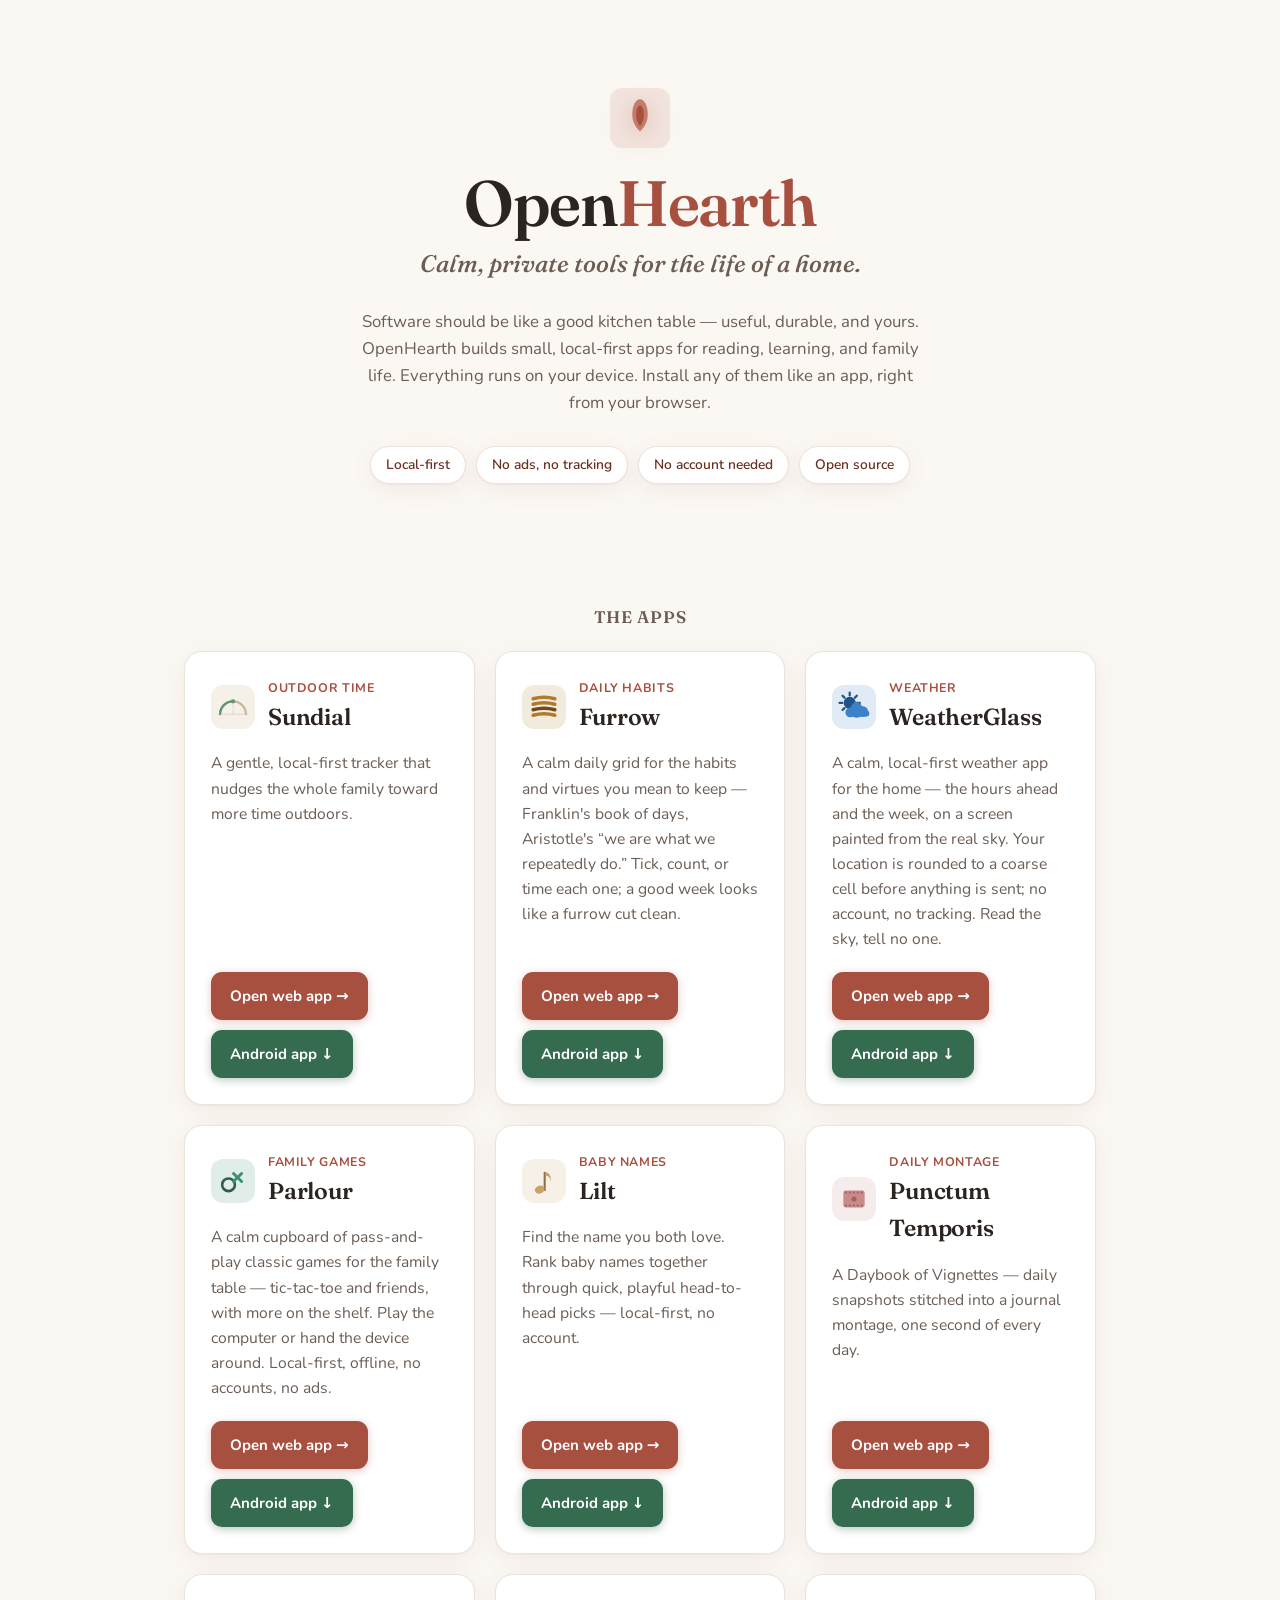
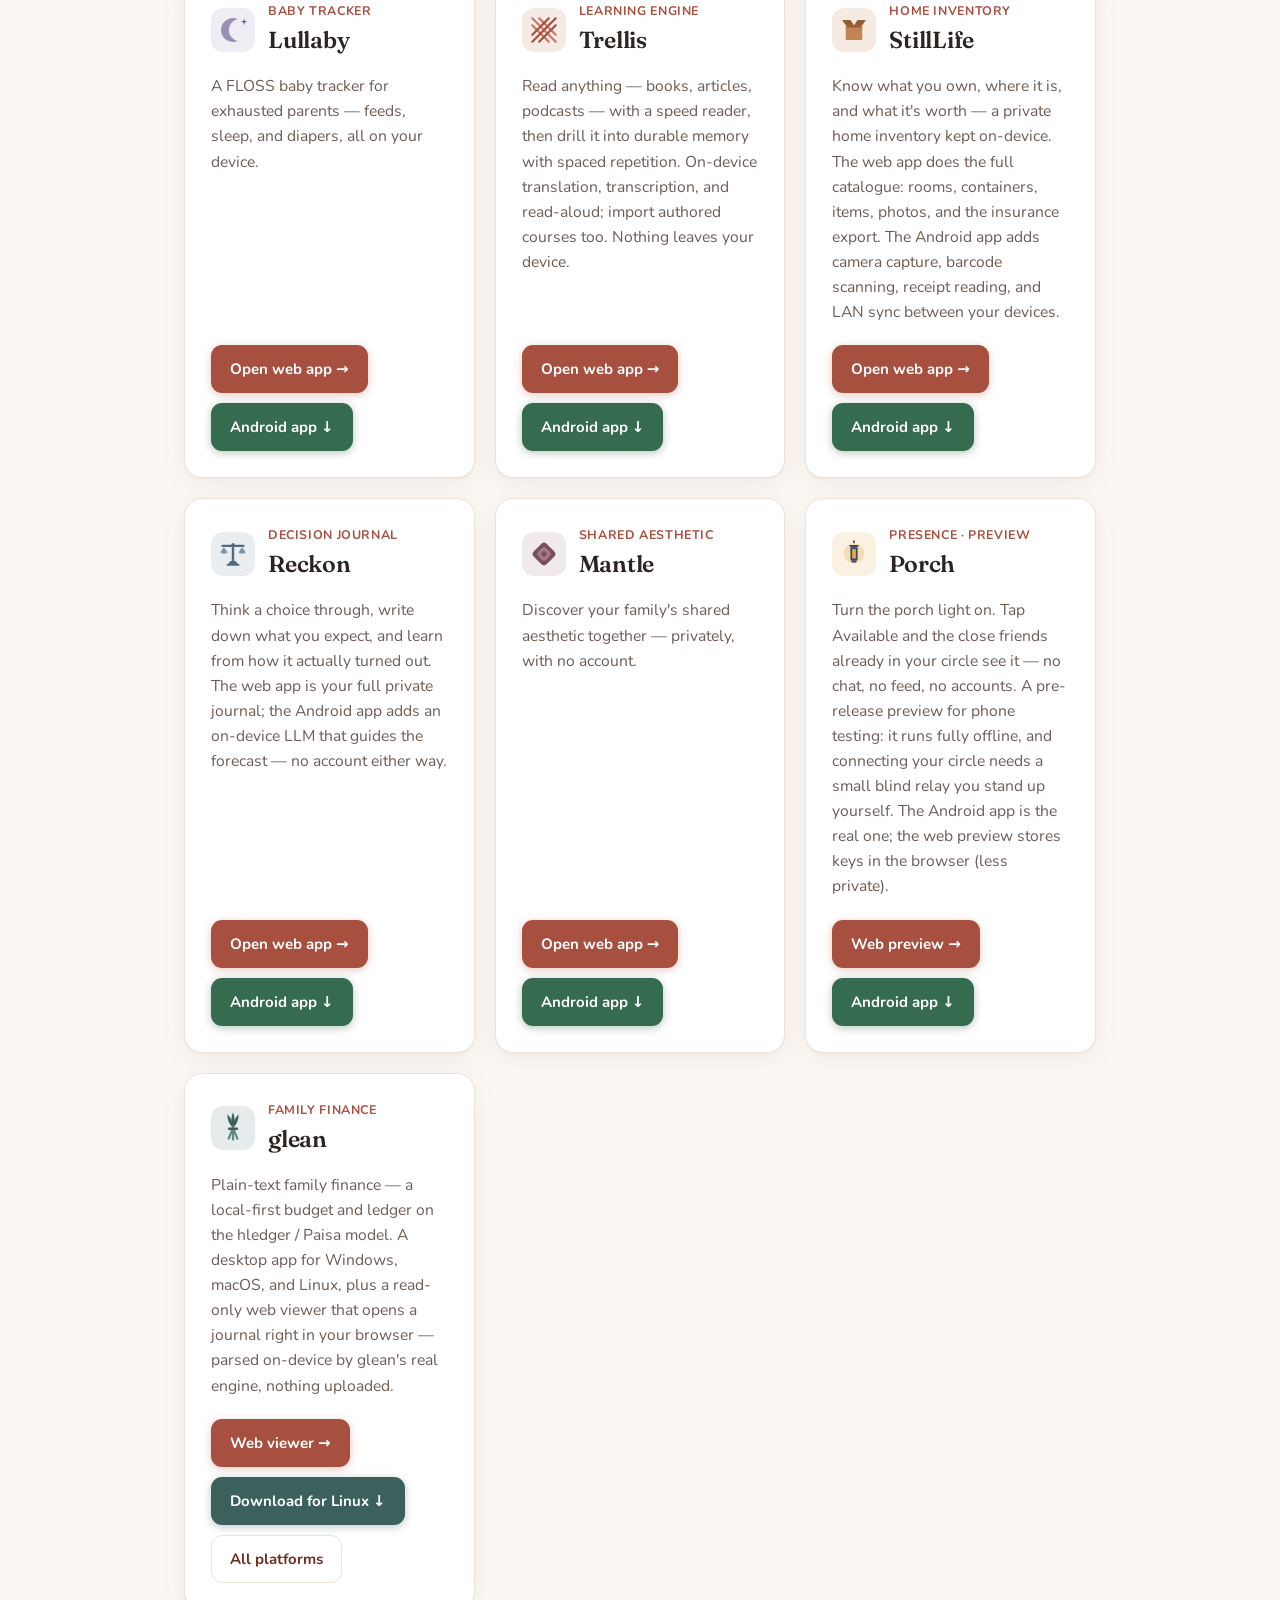
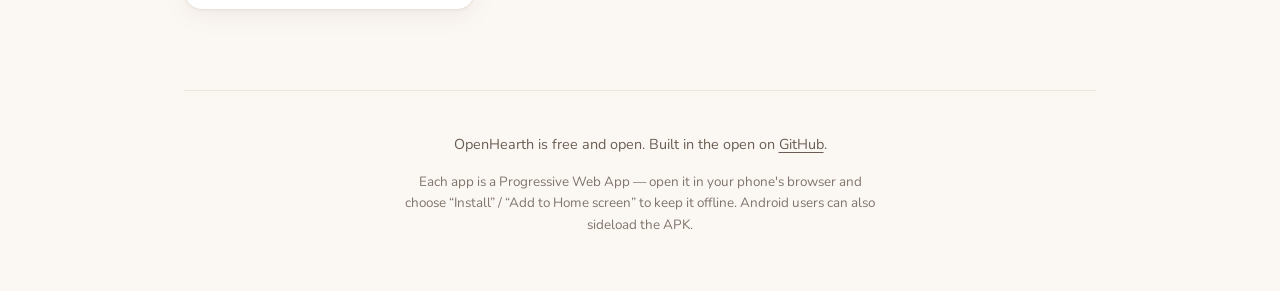
==== index.html @ 24fad2fb "site: StillLife web app button (full catalogue on web; camera/scan/sync stay app-only)" ====
<!DOCTYPE html>
<html lang="en">
<head>
<meta charset="UTF-8">
<meta name="viewport" content="width=device-width,initial-scale=1,viewport-fit=cover">
<meta name="theme-color" content="#FBF8F4">
<title>OpenHearth — calm, local-first tools for family life</title>
<meta name="description" content="OpenHearth builds free, private, local-first tools for households — reading, learning, and home life. No ads, no tracking, no accounts. Open by default.">
<link rel="icon" type="image/svg+xml" href="data:image/svg+xml,%3Csvg xmlns='http://www.w3.org/2000/svg' viewBox='0 0 512 512'%3E%3Crect width='512' height='512' rx='96' fill='%23FBF8F4'/%3E%3Cpath d='M256 96c-36 0-66 54-66 128 0 56 20 102 66 148 46-46 66-92 66-148 0-74-30-128-66-128z' fill='%23C47B6A'/%3E%3Cpath d='M256 150c-18 0-33 37-33 83 0 35 11 64 33 91 22-27 33-56 33-91 0-46-15-83-33-83z' fill='%23A85040'/%3E%3C/svg%3E">
<link rel="preconnect" href="https://fonts.googleapis.com">
<link rel="preconnect" href="https://fonts.gstatic.com" crossorigin>
<link href="https://fonts.googleapis.com/css2?family=Fraunces:ital,opsz,wght@0,9..144,500;0,9..144,600;1,9..144,500&family=Nunito:wght@400;500;600;700&display=swap" rel="stylesheet" media="print" onload="this.media='all'">
<noscript><link href="https://fonts.googleapis.com/css2?family=Fraunces:opsz,wght@9..144,500;9..144,600&family=Nunito:wght@400;500;600;700&display=swap" rel="stylesheet"></noscript>
<style>
  :root{
    --linen:#FBF8F4; --paper:#fff; --ink:#2b2420; --muted:#6b5d54;
    --copper:#C47B6A; --copper-deep:#A85040; --ember:#6E2F22;
    --pine:#356B4E; --pine-deep:#284F3A;   /* Android APK action */
    --slate:#3C615C; --slate-deep:#2C4945; /* desktop download action */
    --line:#ece3d9; --shadow:0 1px 2px rgba(110,47,34,.04),0 6px 24px rgba(110,47,34,.07);
    --serif:'Fraunces',Georgia,'Times New Roman',serif;
    --sans:'Nunito',system-ui,-apple-system,Segoe UI,Roboto,sans-serif;
  }
  @media (prefers-color-scheme:dark){
    :root{--linen:#1b1714;--paper:#241e1a;--ink:#f3ece3;--muted:#b6a899;--line:#352b25;
      --shadow:0 1px 2px rgba(0,0,0,.2),0 8px 28px rgba(0,0,0,.35);}
  }
  *{box-sizing:border-box}
  html{-webkit-text-size-adjust:100%}
  body{margin:0;background:var(--linen);color:var(--ink);font-family:var(--sans);
    line-height:1.6;font-size:17px;text-rendering:optimizeLegibility;-webkit-font-smoothing:antialiased}
  .wrap{max-width:960px;margin:0 auto;padding:0 24px}
  a{color:var(--copper-deep);text-underline-offset:3px;text-decoration-thickness:1px}

  header.hero{padding:88px 0 56px;text-align:center}
  .mark{width:60px;height:60px;margin:0 auto 22px;display:block;filter:drop-shadow(0 4px 10px rgba(168,80,64,.25))}
  h1{font-family:var(--serif);font-weight:600;font-size:clamp(2.6rem,6vw,4rem);
    letter-spacing:-.02em;margin:0 0 8px;line-height:1.04}
  .hearth{color:var(--copper-deep)}
  .tagline{font-family:var(--serif);font-style:italic;font-weight:500;
    font-size:clamp(1.15rem,2.6vw,1.5rem);color:var(--muted);margin:0 auto;max-width:30ch}
  .lede{margin:26px auto 0;max-width:56ch;color:var(--muted);font-size:1.05rem}

  .values{display:flex;flex-wrap:wrap;gap:10px;justify-content:center;margin:30px 0 0}
  .chip{font-size:.86rem;font-weight:600;color:var(--ember);background:var(--paper);
    border:1px solid var(--line);border-radius:999px;padding:7px 15px;box-shadow:var(--shadow)}
  @media (prefers-color-scheme:dark){.chip{color:var(--copper)}}

  h2.section{font-family:var(--serif);font-weight:600;font-size:1.05rem;letter-spacing:.04em;
    text-transform:uppercase;color:var(--muted);margin:64px 0 20px;text-align:center}

  .apps{display:grid;grid-template-columns:repeat(auto-fit,minmax(280px,1fr));gap:20px}
  .card{background:var(--paper);border:1px solid var(--line);border-radius:18px;
    padding:26px;box-shadow:var(--shadow);display:flex;flex-direction:column}
  .card-head{display:flex;align-items:center;gap:13px;margin-bottom:6px}
  .card-ico{width:44px;height:44px;border-radius:12px;flex:0 0 auto}
  .card h3{font-family:var(--serif);font-weight:600;font-size:1.45rem;margin:0;letter-spacing:-.01em}
  .card .kind{font-size:.78rem;font-weight:700;letter-spacing:.05em;text-transform:uppercase;color:var(--copper-deep)}
  .card p{color:var(--muted);margin:10px 0 20px;font-size:.98rem;flex:1}
  .actions{display:flex;flex-wrap:wrap;gap:10px}
  .btn{font-family:var(--sans);font-weight:700;font-size:.94rem;border-radius:11px;
    padding:11px 18px;text-decoration:none;display:inline-flex;align-items:center;gap:8px;
    border:1px solid transparent;transition:transform .08s ease,box-shadow .15s ease,background .15s ease}
  .btn:active{transform:translateY(1px)}
  /* Platform-typed actions, all equal weight (solid fill, white text). Colour
     encodes platform: copper = the OpenHearth web app, pine = the Android APK,
     slate = the desktop download. */
  .btn-web{background:var(--copper-deep);color:#fff;box-shadow:0 2px 8px rgba(168,80,64,.3)}
  .btn-web:hover{background:var(--ember)}
  .btn-apk{background:var(--pine);color:#fff;box-shadow:0 2px 8px rgba(40,79,58,.32)}
  .btn-apk:hover{background:var(--pine-deep)}
  .btn-desktop{background:var(--slate);color:#fff;box-shadow:0 2px 8px rgba(44,73,69,.3)}
  .btn-desktop:hover{background:var(--slate-deep)}
  .btn-ghost{background:transparent;color:var(--ember);border-color:var(--line)}
  .btn-ghost:hover{border-color:var(--copper)}
  @media (prefers-color-scheme:dark){.btn-ghost{color:var(--copper)}}
  /* A platform the visitor isn't on (e.g. a desktop app viewed on a phone),
     or an app that hasn't shipped yet (the whole card dims via .soon). */
  .btn-na{background:var(--line);color:var(--muted);box-shadow:none;pointer-events:none}
  .soon{opacity:.62}

  footer{margin:80px 0 56px;padding-top:28px;border-top:1px solid var(--line);
    text-align:center;color:var(--muted);font-size:.9rem}
  footer a{color:var(--muted)}
  .note{max-width:60ch;margin:14px auto 0;font-size:.84rem;opacity:.85}
</style>
</head>
<body>
<div class="wrap">
  <header class="hero">
    <svg class="mark" viewBox="0 0 512 512" aria-hidden="true">
      <rect width="512" height="512" rx="104" fill="#C47B6A" opacity=".14"/>
      <path d="M256 96c-36 0-66 54-66 128 0 56 20 102 66 148 46-46 66-92 66-148 0-74-30-128-66-128z" fill="#C47B6A"/>
      <path d="M256 150c-18 0-33 37-33 83 0 35 11 64 33 91 22-27 33-56 33-91 0-46-15-83-33-83z" fill="#A85040"/>
    </svg>
    <h1>Open<span class="hearth">Hearth</span></h1>
    <p class="tagline">Calm, private tools for the life of a home.</p>
    <p class="lede">Software should be like a good kitchen table — useful, durable, and yours.
      OpenHearth builds small, local-first apps for reading, learning, and family life.
      Everything runs on your device. Install any of them like an app, right from your browser.</p>
    <div class="values">
      <span class="chip">Local-first</span>
      <span class="chip">No ads, no tracking</span>
      <span class="chip">No account needed</span>
      <span class="chip">Open source</span>
    </div>
  </header>

  <main>
    <h2 class="section">The apps</h2>
    <div class="apps" id="apps"></div>
  </main>

  <footer>
    <p>OpenHearth is free and open. Built in the open on
      <a href="https://github.com/levitatingflyfisher" target="_blank" rel="noopener">GitHub</a>.</p>
    <p class="note">Each app is a Progressive Web App — open it in your phone's browser and choose
      “Install” / “Add to Home screen” to keep it offline. Android users can also sideload the APK.</p>
  </footer>
</div>

<script>
  // Data-driven so a new app is one entry. PWA = the installable web build;
  // apk = optional Android download (GitHub release asset).
  const APPS = [
    { name:"Sundial", icon:"<svg xmlns='http://www.w3.org/2000/svg' viewBox='0 0 1024 1024'><rect width='1024' height='1024' fill='#F5F0E8'/><path d='M 212 680 A 300 300 0 0 1 812 680' stroke='#C8B89A' stroke-width='52' fill='none' stroke-linecap='round'/><path d='M 212 680 A 300 300 0 0 1 512 380' stroke='#5E9478' stroke-width='52' fill='none' stroke-linecap='round'/><line x1='164' y1='680' x2='860' y2='680' stroke='#C8B89A' stroke-width='10' stroke-linecap='round'/><line x1='512' y1='680' x2='512' y2='380' stroke='#5E9478' stroke-width='14' stroke-opacity='0.28' stroke-linecap='round'/><circle cx='512' cy='380' r='50' fill='#5E9478'/></svg>", kind:"Outdoor time", c1:"#D9A14E", c2:"#B07A2E",
      desc:"A gentle, local-first tracker that nudges the whole family toward more time outdoors.",
      pwa:"https://levitatingflyfisher.github.io/Sundial/",
      apk:"https://github.com/levitatingflyfisher/Sundial/releases/latest/download/Sundial.apk" },
    { name:"Furrow", icon:"<svg xmlns='http://www.w3.org/2000/svg' viewBox='0 0 512 512'><rect width='512' height='512' rx='118' fill='#B07A2E' opacity='.16'/><path d='M130 160 Q256 126 382 160 M130 224 Q256 190 382 224 M130 352 Q256 318 382 352' stroke='#B07A2E' stroke-width='40' stroke-linecap='round' fill='none'/><path d='M130 288 Q256 254 382 288' stroke='#6E4A19' stroke-width='40' stroke-linecap='round' fill='none'/></svg>", kind:"Daily habits", c1:"#B07A2E", c2:"#6E4A19",
      desc:"A calm daily grid for the habits and virtues you mean to keep — Franklin's book of days, Aristotle's “we are what we repeatedly do.” Tick, count, or time each one; a good week looks like a furrow cut clean.",
      pwa:"https://levitatingflyfisher.github.io/Furrow/",
      apk:"https://github.com/levitatingflyfisher/Furrow/releases/latest/download/Furrow.apk" },
    { name:"WeatherGlass", icon:"<svg xmlns='http://www.w3.org/2000/svg' viewBox='0 0 512 512'><rect width='512' height='512' rx='118' fill='#3D82C9' opacity='.16'/><g stroke='#21528A' stroke-width='26' stroke-linecap='round'><line x1='292' y1='208' x2='324' y2='208'/><line x1='267' y1='269' x2='289' y2='291'/><line x1='206' y1='294' x2='206' y2='326'/><line x1='145' y1='269' x2='123' y2='291'/><line x1='120' y1='208' x2='88' y2='208'/><line x1='145' y1='147' x2='123' y2='125'/><line x1='206' y1='122' x2='206' y2='90'/><line x1='267' y1='147' x2='289' y2='125'/></g><circle cx='206' cy='208' r='70' fill='#21528A'/><rect x='196' y='298' width='238' height='70' rx='35' fill='#3D82C9'/><circle cx='288' cy='300' r='82' fill='#3D82C9'/><circle cx='286' cy='256' r='58' fill='#3D82C9'/><circle cx='212' cy='320' r='56' fill='#3D82C9'/><circle cx='360' cy='308' r='60' fill='#3D82C9'/></svg>", kind:"Weather", c1:"#3D82C9", c2:"#21528A",
      desc:"A calm, local-first weather app for the home — the hours ahead and the week, on a screen painted from the real sky. Your location is rounded to a coarse cell before anything is sent; no account, no tracking. Read the sky, tell no one.",
      pwa:"https://levitatingflyfisher.github.io/WeatherGlass/",
      apk:"https://github.com/levitatingflyfisher/WeatherGlass/releases/latest/download/WeatherGlass.apk" },
    { name:"Parlour", icon:"<svg xmlns='http://www.w3.org/2000/svg' viewBox='0 0 512 512'><rect width='512' height='512' rx='118' fill='#3E8E78' opacity='.16'/><circle cx='204' cy='300' r='74' fill='none' stroke='#2F5D50' stroke-width='30'/><g stroke='#3E8E78' stroke-width='34' stroke-linecap='round'><line x1='262' y1='168' x2='356' y2='262'/><line x1='356' y1='168' x2='262' y2='262'/></g></svg>", kind:"Family games", c1:"#3E8E78", c2:"#2F5D50",
      desc:"A calm cupboard of pass-and-play classic games for the family table — tic-tac-toe and friends, with more on the shelf. Play the computer or hand the device around. Local-first, offline, no accounts, no ads.",
      pwa:"https://levitatingflyfisher.github.io/Parlour/",
      apk:"https://github.com/levitatingflyfisher/Parlour/releases/latest/download/Parlour.apk" },
    { name:"Lilt", icon:"<svg xmlns='http://www.w3.org/2000/svg' viewBox='0 0 512 512'><rect width='512' height='512' rx='118' fill='#C9A26B' opacity='.16'/><rect x='252' y='150' width='24' height='222' fill='#8B6F47'/><path d='M276 150 C330 168 344 214 326 264 C332 218 308 190 276 200 Z' fill='#C9A26B'/><ellipse cx='206' cy='356' rx='58' ry='46' transform='rotate(-20 206 356)' fill='#C9A26B'/></svg>", kind:"Baby names", c1:"#C9A26B", c2:"#8B6F47",
      desc:"Find the name you both love. Rank baby names together through quick, playful head-to-head picks — local-first, no account.",
      pwa:"https://levitatingflyfisher.github.io/Lilt/",
      apk:"https://github.com/levitatingflyfisher/Lilt/releases/latest/download/Lilt.apk" },
    { name:"Punctum Temporis", icon:"<svg xmlns='http://www.w3.org/2000/svg' viewBox='0 0 512 512'><rect width='512' height='512' rx='118' fill='#C98A8A' opacity='.16'/><rect x='132' y='158' width='248' height='196' rx='28' fill='#C98A8A'/><rect x='150' y='170' width='22' height='22' rx='6' fill='#A85F5F'/><rect x='196' y='170' width='22' height='22' rx='6' fill='#A85F5F'/><rect x='242' y='170' width='22' height='22' rx='6' fill='#A85F5F'/><rect x='288' y='170' width='22' height='22' rx='6' fill='#A85F5F'/><rect x='334' y='170' width='22' height='22' rx='6' fill='#A85F5F'/><rect x='150' y='320' width='22' height='22' rx='6' fill='#A85F5F'/><rect x='196' y='320' width='22' height='22' rx='6' fill='#A85F5F'/><rect x='242' y='320' width='22' height='22' rx='6' fill='#A85F5F'/><rect x='288' y='320' width='22' height='22' rx='6' fill='#A85F5F'/><rect x='334' y='320' width='22' height='22' rx='6' fill='#A85F5F'/><circle cx='256' cy='256' r='30' fill='#A85F5F'/></svg>", kind:"Daily montage", c1:"#C98A8A", c2:"#A85F5F",
      desc:"A Daybook of Vignettes — daily snapshots stitched into a journal montage, one second of every day.",
      pwa:"https://levitatingflyfisher.github.io/PunctumTemporis/",
      apk:"https://github.com/levitatingflyfisher/PunctumTemporis/releases/latest/download/PunctumTemporis.apk" },
    { name:"Lullaby", icon:"<svg xmlns='http://www.w3.org/2000/svg' viewBox='0 0 512 512'><rect width='512' height='512' rx='118' fill='#9A8FB5' opacity='.16'/><path d='M311 127 A140 140 0 1 0 311 385 A132 132 0 0 1 311 127 Z' fill='#9A8FB5'/><path d='M385 120 L394 151 L425 160 L394 169 L385 200 L376 169 L345 160 L376 151 Z' fill='#6E5F90'/></svg>", kind:"Baby tracker", c1:"#9A8FB5", c2:"#6E5F90",
      desc:"A FLOSS baby tracker for exhausted parents — feeds, sleep, and diapers, all on your device.",
      pwa:"https://levitatingflyfisher.github.io/Lullaby/",
      apk:"https://github.com/levitatingflyfisher/Lullaby/releases/latest/download/Lullaby.apk" },
    {
      name:"Trellis", icon:"<svg xmlns='http://www.w3.org/2000/svg' viewBox='0 0 512 512'><rect width='512' height='512' rx='118' fill='#C47B6A' opacity='.16'/><g stroke='#C47B6A' stroke-width='26' stroke-linecap='round'><line x1='120' y1='200' x2='312' y2='392'/><line x1='120' y1='120' x2='392' y2='392'/><line x1='200' y1='120' x2='392' y2='312'/></g><g stroke='#A85040' stroke-width='26' stroke-linecap='round'><line x1='120' y1='312' x2='312' y2='120'/><line x1='120' y1='392' x2='392' y2='120'/><line x1='200' y1='392' x2='392' y2='200'/></g></svg>", kind:"Learning engine",
      desc:"Read anything — books, articles, podcasts — with a speed reader, then drill it into durable memory with spaced repetition. On-device translation, transcription, and read-aloud; import authored courses too. Nothing leaves your device.",
      c1:"#C47B6A", c2:"#A85040",
      pwa:"https://levitatingflyfisher.github.io/ohPrimer/",
      apk:"https://github.com/levitatingflyfisher/ohPrimer/releases/latest/download/trellis.apk"
    },
    { name:"StillLife", icon:"<svg xmlns='http://www.w3.org/2000/svg' viewBox='0 0 512 512'><rect width='512' height='512' rx='118' fill='#C08552' opacity='.16'/><rect x='160' y='200' width='192' height='172' rx='10' fill='#C08552'/><rect x='170' y='200' width='172' height='26' fill='#965B2E'/><polygon points='160,200 256,200 214,140 118,140' fill='#965B2E'/><polygon points='256,200 352,200 394,140 298,140' fill='#965B2E'/></svg>", kind:"Home inventory", c1:"#C08552", c2:"#965B2E",
      desc:"Know what you own, where it is, and what it's worth — a private home inventory kept on-device. The web app does the full catalogue: rooms, containers, items, photos, and the insurance export. The Android app adds camera capture, barcode scanning, receipt reading, and LAN sync between your devices.",
      pwa:"https://levitatingflyfisher.github.io/StillLife/",
      apk:"https://github.com/levitatingflyfisher/StillLife/releases/latest/download/StillLife.apk" },
    { name:"Reckon", icon:"<svg xmlns='http://www.w3.org/2000/svg' viewBox='0 0 512 512'><rect width='512' height='512' rx='118' fill='#7E94A8' opacity='.16'/><rect x='120' y='148' width='272' height='26' rx='13' fill='#536B82'/><circle cx='256' cy='148' r='20' fill='#536B82'/><rect x='242' y='174' width='28' height='164' fill='#536B82'/><polygon points='228,338 284,338 316,372 196,372' fill='#536B82'/><rect x='180' y='372' width='152' height='20' rx='10' fill='#536B82'/><path d='M150 176 L110 232 A40 18 0 0 0 190 232 Z' fill='#7E94A8'/><path d='M362 176 L322 232 A40 18 0 0 0 402 232 Z' fill='#7E94A8'/></svg>", kind:"Decision journal", c1:"#7E94A8", c2:"#536B82",
      desc:"Think a choice through, write down what you expect, and learn from how it actually turned out. The web app is your full private journal; the Android app adds an on-device LLM that guides the forecast — no account either way.",
      pwa:"https://levitatingflyfisher.github.io/Reckon/",
      apk:"https://github.com/levitatingflyfisher/Reckon/releases/latest/download/Reckon.apk" },
    { name:"Mantle", icon:"<svg xmlns='http://www.w3.org/2000/svg' viewBox='0 0 512 512'><rect width='512' height='512' rx='118' fill='#A57A8C' opacity='.16'/><rect x='150' y='150' width='212' height='212' rx='46' transform='rotate(45 256 256)' fill='#7A4F62'/><rect x='192' y='192' width='128' height='128' rx='30' transform='rotate(45 256 256)' fill='#A57A8C'/><rect x='228' y='228' width='56' height='56' rx='15' transform='rotate(45 256 256)' fill='#7A4F62'/></svg>", kind:"Shared aesthetic", c1:"#A57A8C", c2:"#7A4F62",
      desc:"Discover your family's shared aesthetic together — privately, with no account.",
      pwa:"https://levitatingflyfisher.github.io/Mantle/",
      apk:"https://github.com/levitatingflyfisher/Mantle/releases/latest/download/Mantle.apk" },
    { name:"Porch", icon:"<svg xmlns='http://www.w3.org/2000/svg' viewBox='0 0 512 512'><rect width='512' height='512' rx='118' fill='#E3A94D' opacity='.16'/><circle cx='256' cy='250' r='118' fill='#E3A94D' opacity='.30'/><rect x='246' y='96' width='20' height='34' rx='9' fill='#3B4A63'/><path d='M198 150 L314 150 L296 178 L216 178 Z' fill='#3B4A63'/><rect x='214' y='178' width='84' height='150' rx='12' fill='#3B4A63'/><rect x='234' y='198' width='44' height='110' rx='8' fill='#E3A94D'/><path d='M218 328 L294 328 L278 356 L234 356 Z' fill='#3B4A63'/></svg>", kind:"Presence · preview", c1:"#E3A94D", c2:"#3B4A63",
      desc:"Turn the porch light on. Tap Available and the close friends already in your circle see it — no chat, no feed, no accounts. A pre-release preview for phone testing: it runs fully offline, and connecting your circle needs a small blind relay you stand up yourself. The Android app is the real one; the web preview stores keys in the browser (less private).",
      pwa:"https://levitatingflyfisher.github.io/porch/", pwaLabel:"Web preview →",
      apk:"https://github.com/levitatingflyfisher/levitatingflyfisher.github.io/releases/download/porch-preview/Porch.apk" },
    { name:"glean", icon:"<svg xmlns='http://www.w3.org/2000/svg' viewBox='0 0 512 512'><rect width='512' height='512' rx='118' fill='#5E8B86' opacity='.16'/><g transform='translate(256 256) rotate(-22)'><line x1='0' y1='-4' x2='0' y2='134' stroke='#5E8B86' stroke-width='26' stroke-linecap='round'/></g><g transform='translate(256 256) rotate(0)'><line x1='0' y1='-4' x2='0' y2='134' stroke='#5E8B86' stroke-width='26' stroke-linecap='round'/></g><g transform='translate(256 256) rotate(22)'><line x1='0' y1='-4' x2='0' y2='134' stroke='#5E8B86' stroke-width='26' stroke-linecap='round'/></g><g transform='translate(256 256) rotate(-22)'><path d='M0,-174 Q37,-90 0,-6 Q-37,-90 0,-174 Z' fill='#3C615C'/></g><g transform='translate(256 256) rotate(0)'><path d='M0,-182 Q38,-94 0,-6 Q-38,-94 0,-182 Z' fill='#3C615C'/></g><g transform='translate(256 256) rotate(22)'><path d='M0,-174 Q37,-90 0,-6 Q-37,-90 0,-174 Z' fill='#3C615C'/></g><rect x='196' y='249' width='120' height='30' rx='15' fill='#3C615C'/></svg>", kind:"Family finance", c1:"#5E8B86", c2:"#3C615C",
      desc:"Plain-text family finance — a local-first budget and ledger on the hledger / Paisa model. A desktop app for Windows, macOS, and Linux, plus a read-only web viewer that opens a journal right in your browser — parsed on-device by glean's real engine, nothing uploaded.",
      pwa:"https://levitatingflyfisher.github.io/glean/", pwaLabel:"Web viewer →",
      desktopBuilds:{
        win:"https://github.com/levitatingflyfisher/levitatingflyfisher.github.io/releases/download/glean-desktop-v0/glean-windows-setup.exe",
        mac:"https://github.com/levitatingflyfisher/levitatingflyfisher.github.io/releases/download/glean-desktop-v0/glean-macos.dmg",
        linux:"https://github.com/levitatingflyfisher/levitatingflyfisher.github.io/releases/download/glean-desktop-v0/glean-x86_64.AppImage"
      },
      desktopAll:"https://github.com/levitatingflyfisher/levitatingflyfisher.github.io/releases/tag/glean-desktop-v0" }
  ];
  // Desktop = fine pointer + a roomy screen. glean is a desktop app, so its
  // download only makes sense here; on phones it shows as desktop-only.
  const isDesktop = window.matchMedia('(min-width:900px) and (pointer:fine)').matches;
  // Offer the build that matches the visitor's OS (with an "all platforms" link).
  const os = /Windows/i.test(navigator.userAgent) ? 'win'
           : /Mac/i.test(navigator.userAgent) ? 'mac' : 'linux';
  const osLabel = { win:'Windows', mac:'macOS', linux:'Linux' }[os];
  // Each card may supply its own distinctive `icon` (raw SVG markup); apps
  // without one fall back to the shared OpenHearth "hearth flame" mark.
  const ico = (a)=> a.icon
    ? `data:image/svg+xml,${encodeURIComponent(a.icon)}`
    : `data:image/svg+xml,${encodeURIComponent(
    `<svg xmlns='http://www.w3.org/2000/svg' viewBox='0 0 512 512'><rect width='512' height='512' rx='118' fill='${a.c1}' opacity='.16'/><path d='M256 104c-34 0-62 50-62 120 0 52 19 96 62 140 43-44 62-88 62-140 0-70-28-120-62-120z' fill='${a.c1}'/><path d='M256 156c-17 0-31 35-31 78 0 33 10 60 31 86 21-26 31-53 31-86 0-43-14-78-31-78z' fill='${a.c2}'/></svg>`)}`;
  // Each card's action row. A web app and its Android APK sit side by side at
  // equal weight (copper + pine); an Android-only app shows just the green APK
  // button — never the copper web colour; glean is a desktop download.
  const webBtn = a=>`<a class="btn btn-web" href="${a.pwa}">${a.pwaLabel||'Open web app →'}</a>`;
  const apkBtn = a=>`<a class="btn btn-apk" href="${a.apk}">Android app ↓</a>`;
  const desktopBtns = a=> isDesktop
      ? `<a class="btn btn-desktop" href="${a.desktopBuilds[os]||a.desktopBuilds.linux}">Download for ${osLabel} ↓</a>`
        + `<a class="btn btn-ghost" href="${a.desktopAll}">All platforms</a>`
      : `<span class="btn btn-na">Desktop app</span>`;
  const actionsFor = a=>
      a.soon ? `<span class="btn btn-na">Coming soon</span>`
    // A desktop app may ALSO ship a web companion (glean's read-only viewer):
    // show the web button beside the desktop download — never hide it. On a
    // phone this gives glean a live "Web viewer →" instead of a dead pill.
    : a.desktopBuilds ? (a.pwa ? webBtn(a) : ``) + desktopBtns(a)
    : a.pwa  ? webBtn(a) + (a.apk ? apkBtn(a) : ``)
    : a.apk  ? apkBtn(a)
    : `<span class="btn btn-na">Coming soon</span>`;
  document.getElementById("apps").innerHTML = APPS.map(a=>`
    <article class="card${a.soon?' soon':''}">
      <div class="card-head">
        <img class="card-ico" src="${ico(a)}" alt="">
        <div><div class="kind">${a.kind}</div><h3>${a.name}</h3></div>
      </div>
      <p>${a.desc}</p>
      <div class="actions">${actionsFor(a)}</div>
    </article>`).join("");
</script>
</body>
</html>
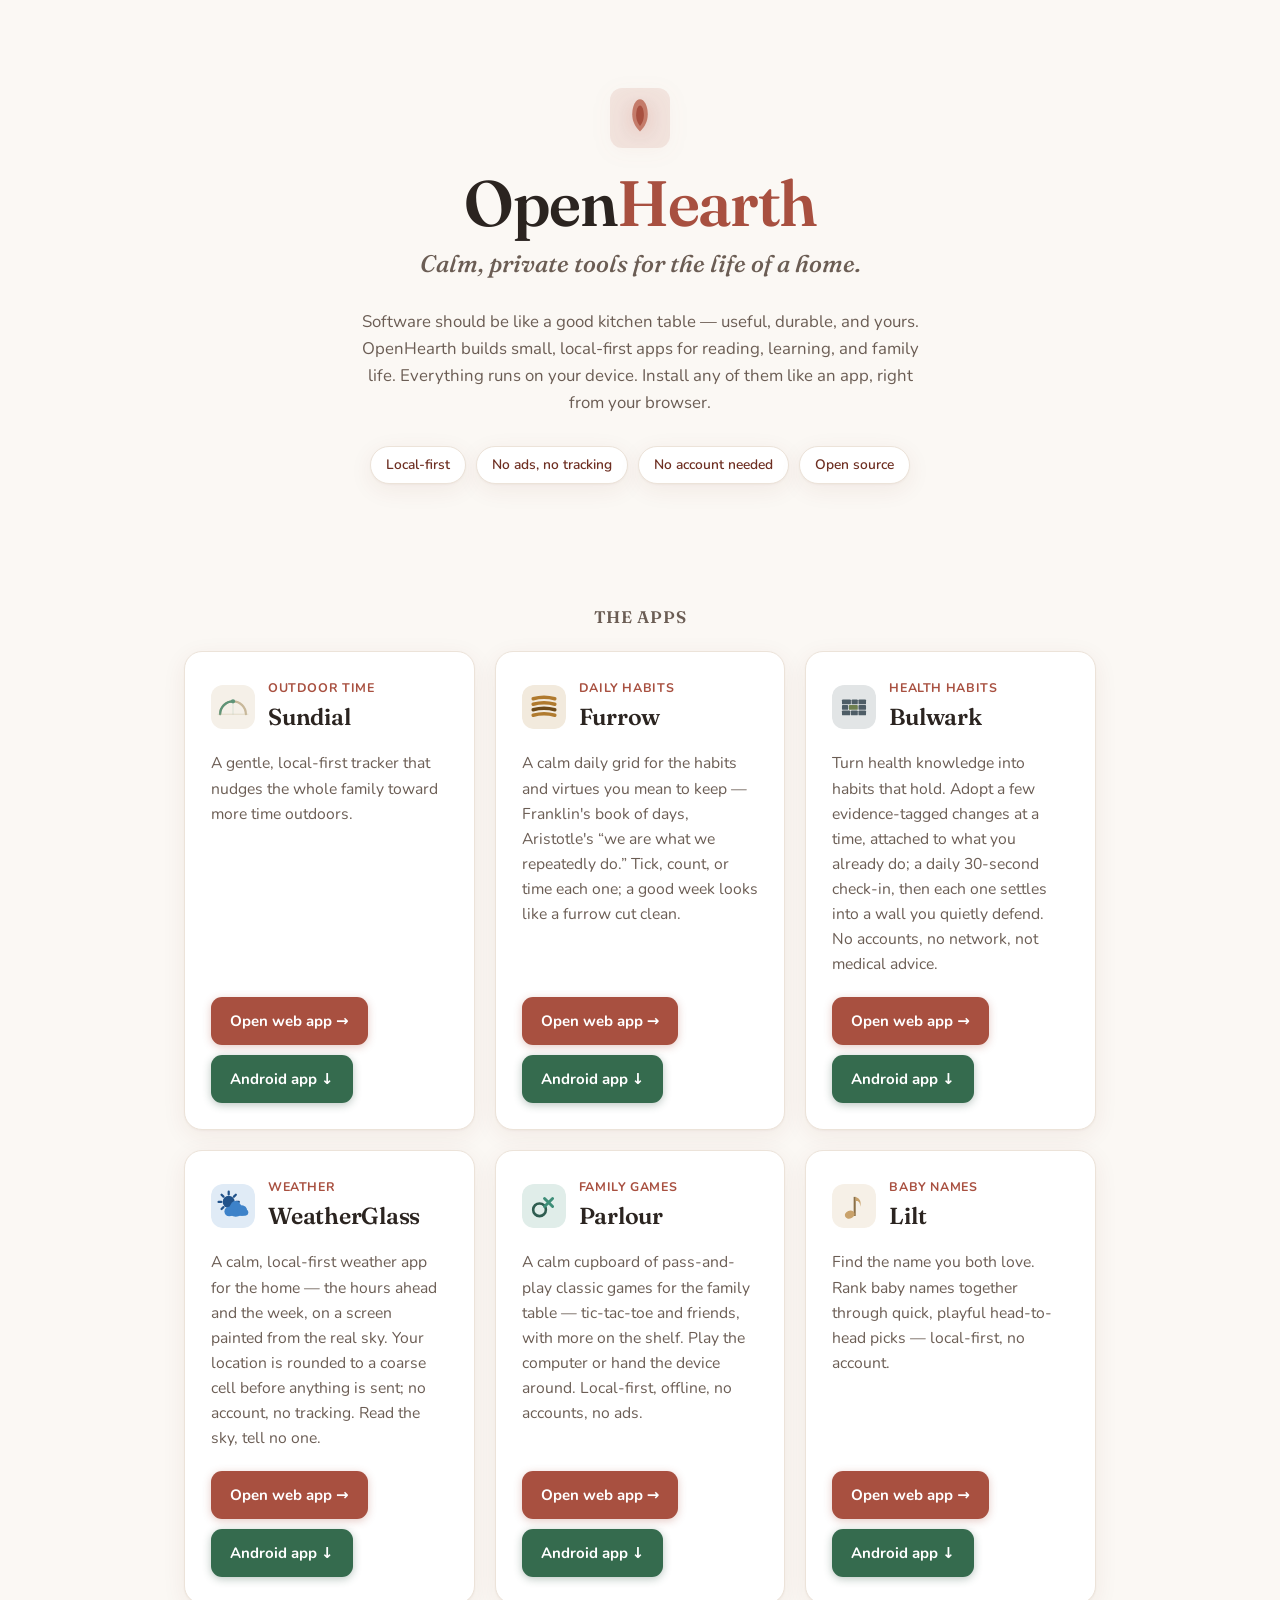
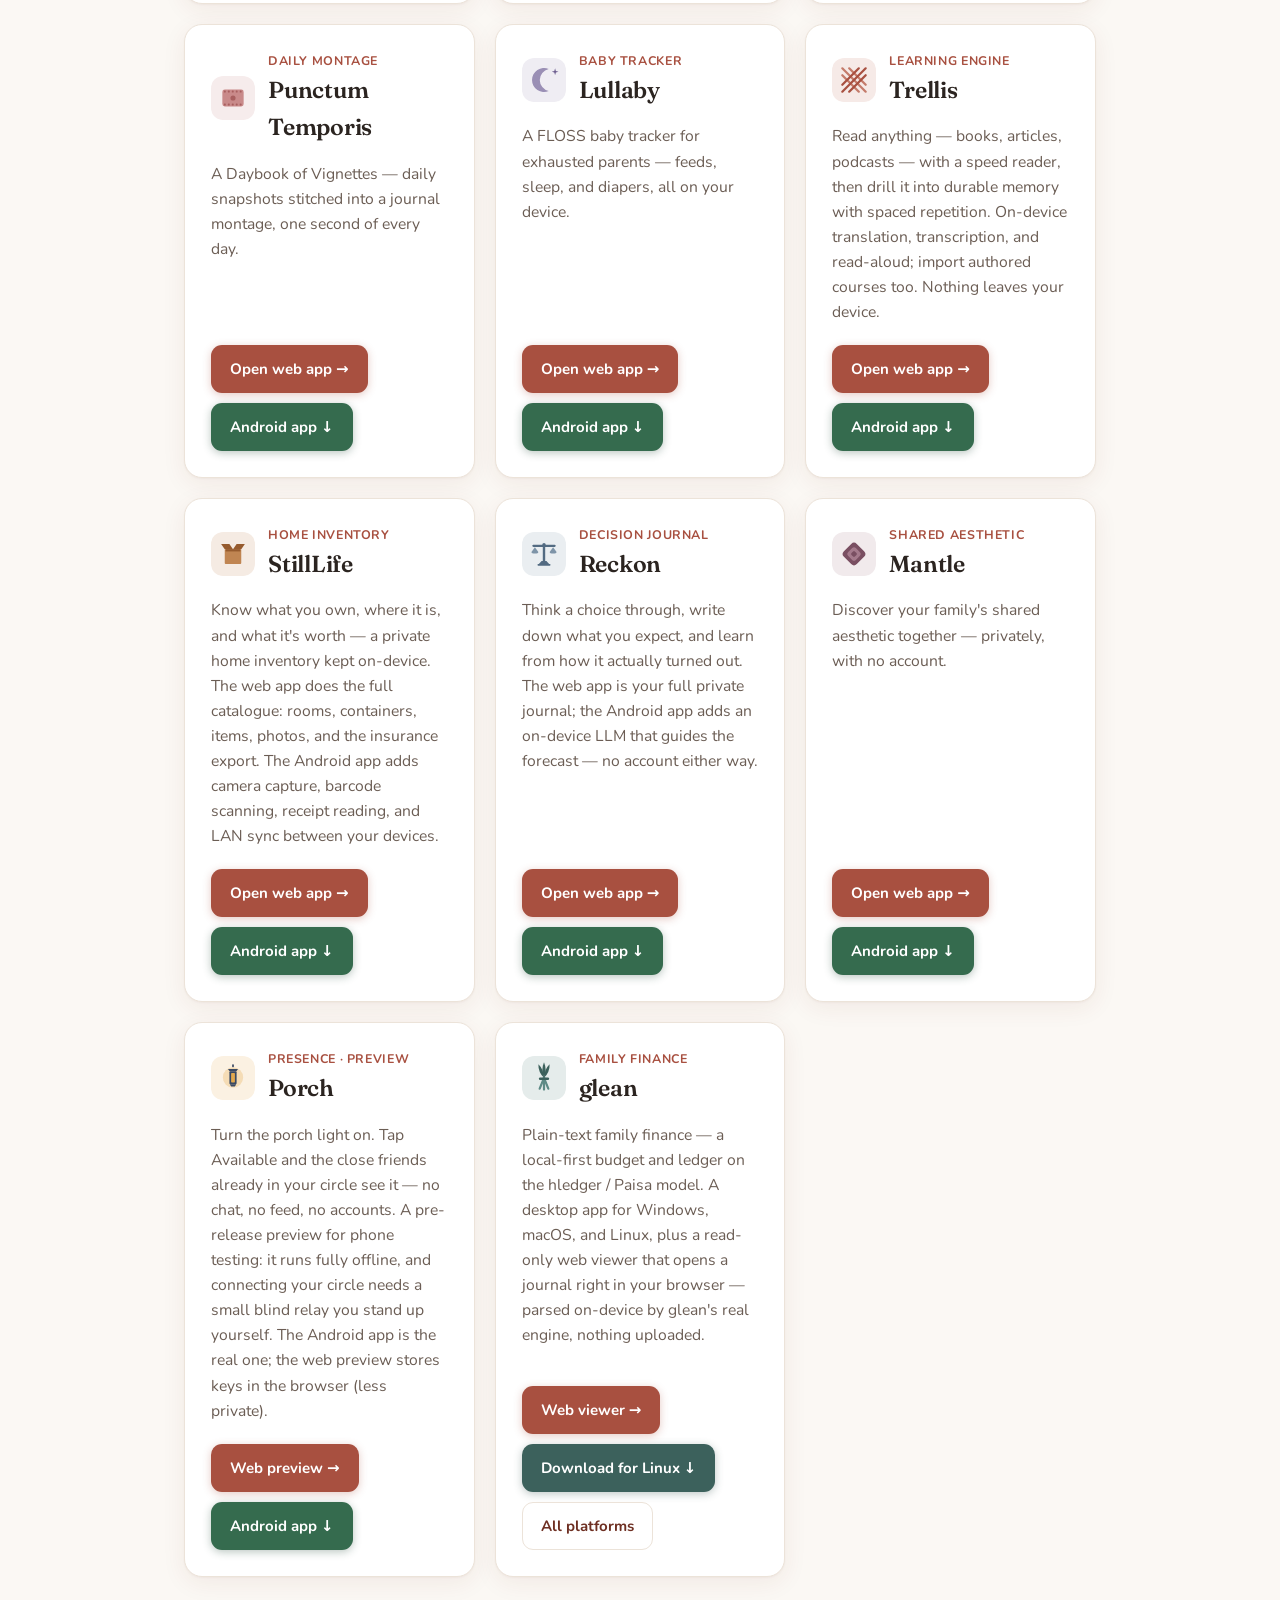
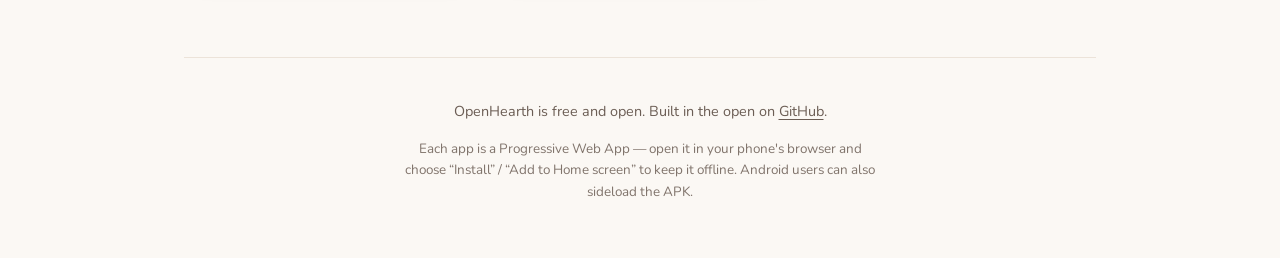
==== commit ffa87d72: "site: Bulwark card — health-habit app (PWA + APK), joins the wellness triad" ====
--- a/index.html
+++ b/index.html
@@ -131,6 +131,10 @@
       desc:"A calm daily grid for the habits and virtues you mean to keep — Franklin's book of days, Aristotle's “we are what we repeatedly do.” Tick, count, or time each one; a good week looks like a furrow cut clean.",
       pwa:"https://levitatingflyfisher.github.io/Furrow/",
       apk:"https://github.com/levitatingflyfisher/Furrow/releases/latest/download/Furrow.apk" },
+    { name:"Bulwark", icon:"<svg xmlns='http://www.w3.org/2000/svg' viewBox='0 0 512 512'><rect width='512' height='512' rx='118' fill='#4E5D66' opacity='.16'/><g fill='#4E5D66'><rect x='116' y='168' width='104' height='56' rx='10'/><rect x='228' y='168' width='72' height='56' rx='10'/><rect x='308' y='168' width='88' height='56' rx='10'/><rect x='116' y='232' width='72' height='56' rx='10'/><rect x='308' y='232' width='88' height='56' rx='10'/><rect x='116' y='296' width='96' height='56' rx='10'/><rect x='220' y='296' width='80' height='56' rx='10'/><rect x='308' y='296' width='88' height='56' rx='10'/></g><rect x='196' y='232' width='104' height='56' rx='10' fill='#6E7F4F'/></svg>", kind:"Health habits", c1:"#4E5D66", c2:"#6E7F4F",
+      desc:"Turn health knowledge into habits that hold. Adopt a few evidence-tagged changes at a time, attached to what you already do; a daily 30-second check-in, then each one settles into a wall you quietly defend. No accounts, no network, not medical advice.",
+      pwa:"https://levitatingflyfisher.github.io/Bulwark/",
+      apk:"https://github.com/levitatingflyfisher/Bulwark/releases/latest/download/Bulwark.apk" },
     { name:"WeatherGlass", icon:"<svg xmlns='http://www.w3.org/2000/svg' viewBox='0 0 512 512'><rect width='512' height='512' rx='118' fill='#3D82C9' opacity='.16'/><g stroke='#21528A' stroke-width='26' stroke-linecap='round'><line x1='292' y1='208' x2='324' y2='208'/><line x1='267' y1='269' x2='289' y2='291'/><line x1='206' y1='294' x2='206' y2='326'/><line x1='145' y1='269' x2='123' y2='291'/><line x1='120' y1='208' x2='88' y2='208'/><line x1='145' y1='147' x2='123' y2='125'/><line x1='206' y1='122' x2='206' y2='90'/><line x1='267' y1='147' x2='289' y2='125'/></g><circle cx='206' cy='208' r='70' fill='#21528A'/><rect x='196' y='298' width='238' height='70' rx='35' fill='#3D82C9'/><circle cx='288' cy='300' r='82' fill='#3D82C9'/><circle cx='286' cy='256' r='58' fill='#3D82C9'/><circle cx='212' cy='320' r='56' fill='#3D82C9'/><circle cx='360' cy='308' r='60' fill='#3D82C9'/></svg>", kind:"Weather", c1:"#3D82C9", c2:"#21528A",
       desc:"A calm, local-first weather app for the home — the hours ahead and the week, on a screen painted from the real sky. Your location is rounded to a coarse cell before anything is sent; no account, no tracking. Read the sky, tell no one.",
       pwa:"https://levitatingflyfisher.github.io/WeatherGlass/",
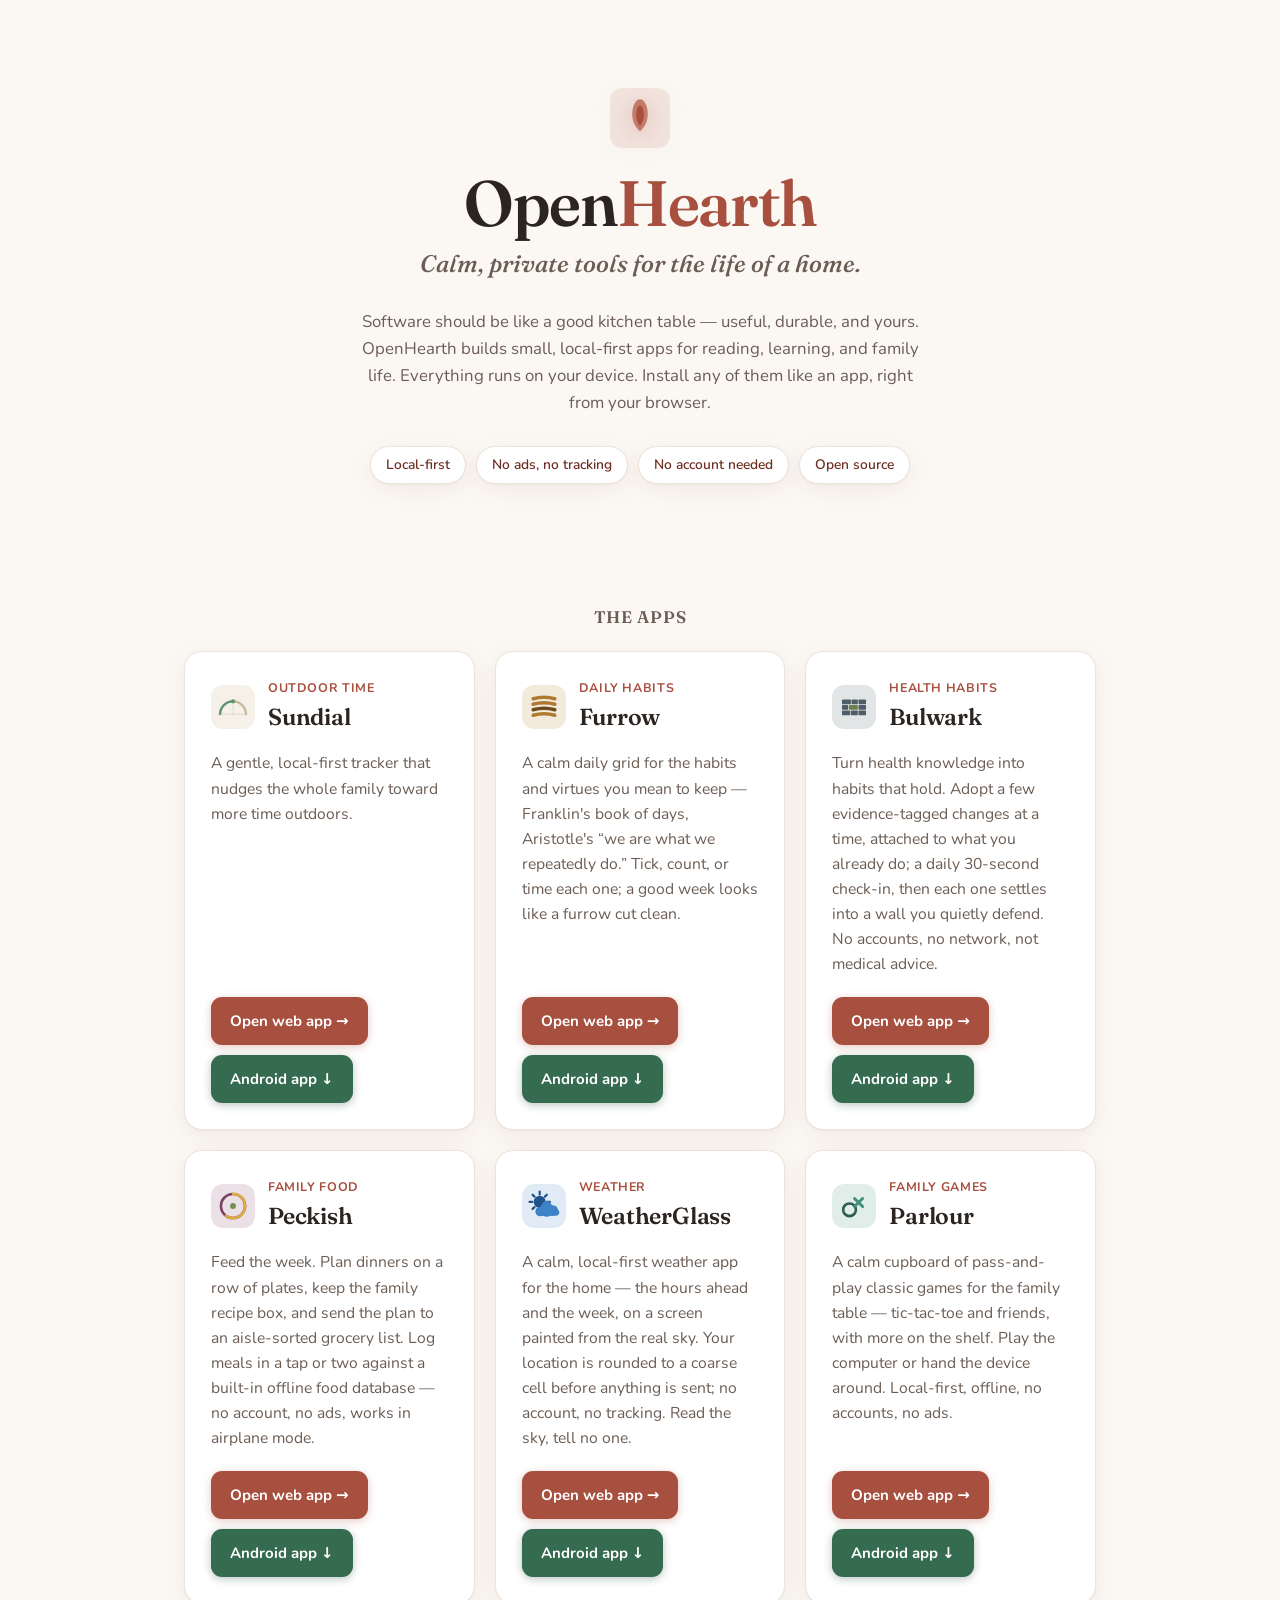
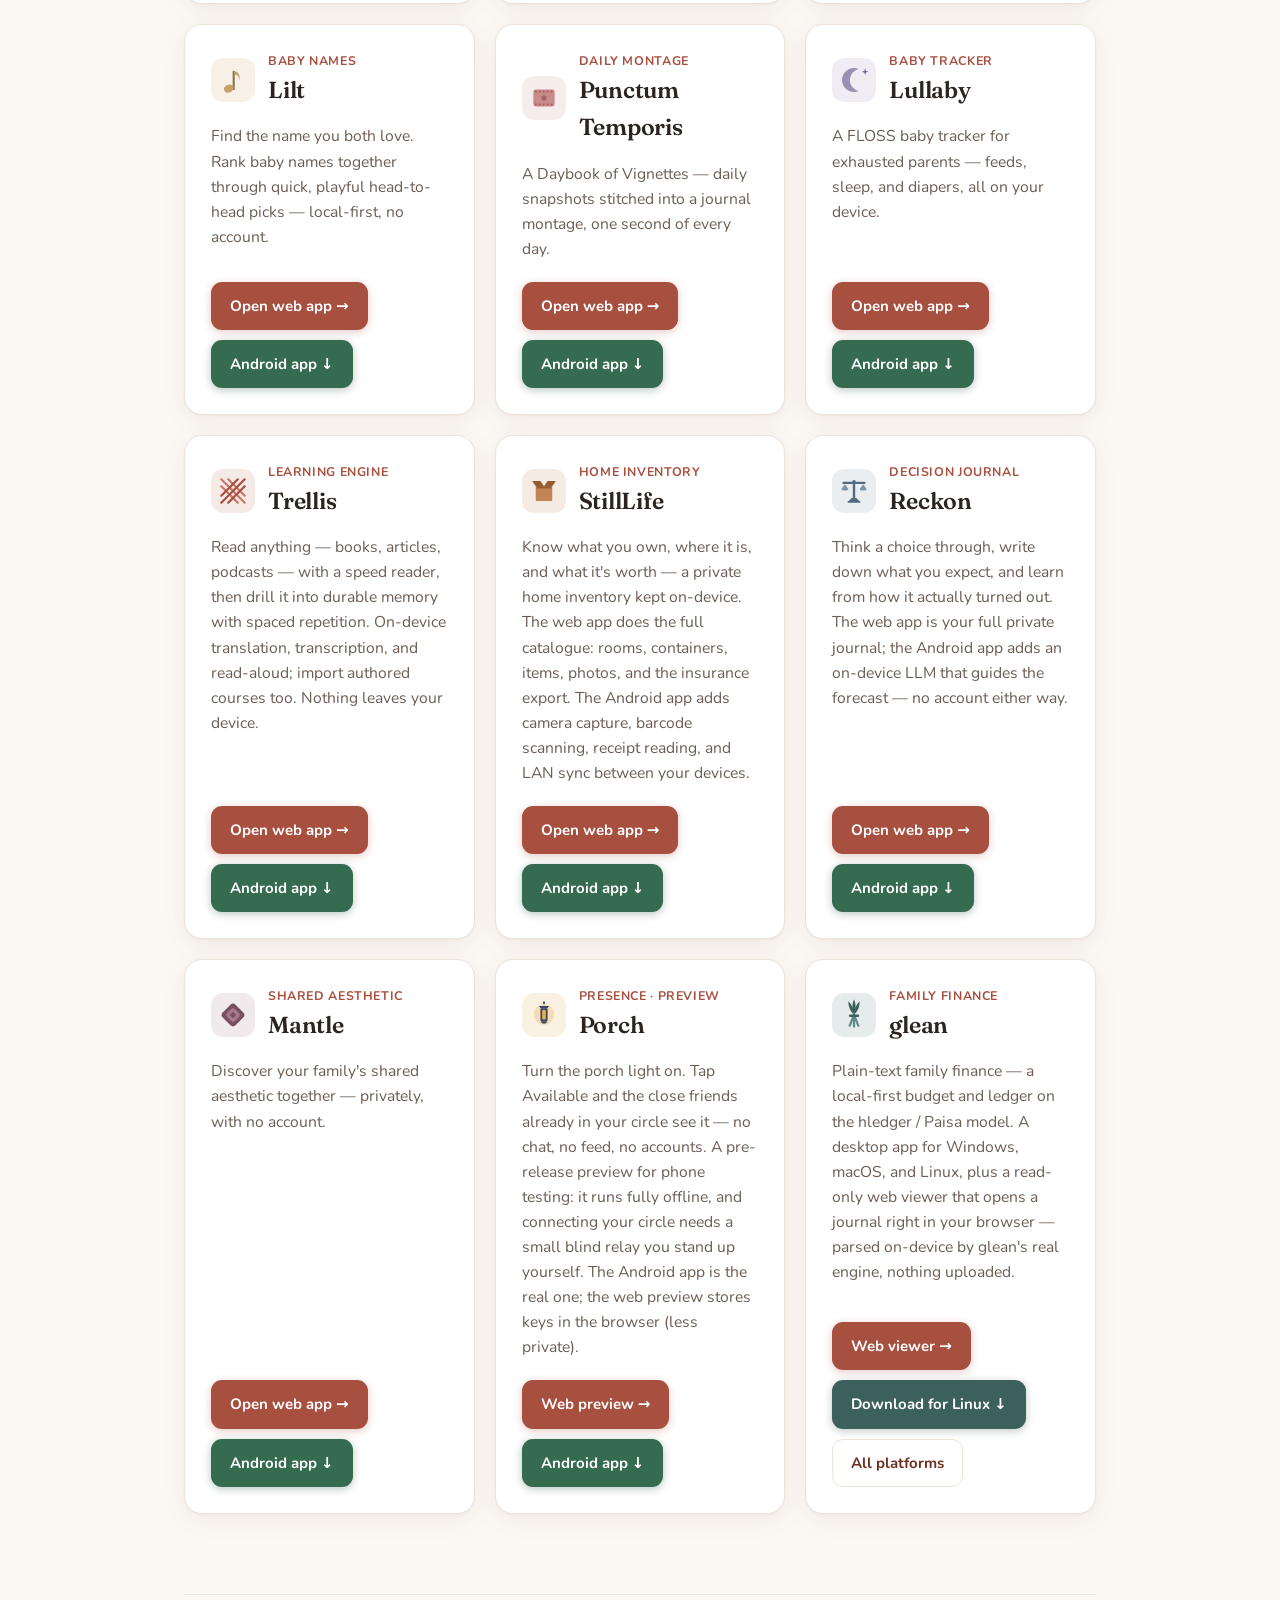
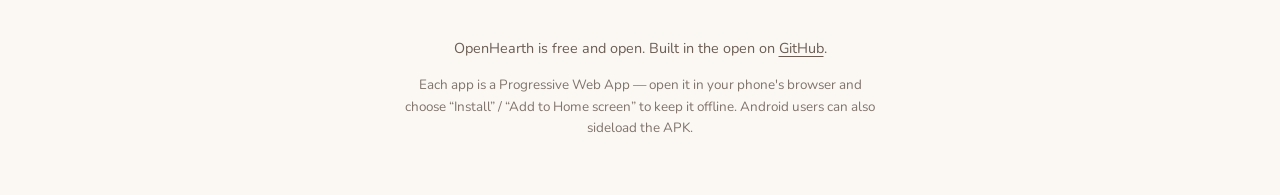
==== commit da4ad6e7: "site: Peckish card — the family food app (offline food log, weekly plates, recipe box, grocery list)" ====
--- a/index.html
+++ b/index.html
@@ -135,6 +135,10 @@
       desc:"Turn health knowledge into habits that hold. Adopt a few evidence-tagged changes at a time, attached to what you already do; a daily 30-second check-in, then each one settles into a wall you quietly defend. No accounts, no network, not medical advice.",
       pwa:"https://levitatingflyfisher.github.io/Bulwark/",
       apk:"https://github.com/levitatingflyfisher/Bulwark/releases/latest/download/Bulwark.apk" },
+    { name:"Peckish", icon:"<svg xmlns='http://www.w3.org/2000/svg' viewBox='0 0 512 512'><rect width='512' height='512' rx='118' fill='#7A4160' opacity='.16'/><circle cx='256' cy='256' r='140' fill='none' stroke='#7A4160' stroke-width='30'/><path d='M256 116 A140 140 0 1 1 174 369' stroke='#E0AC3F' stroke-width='30' fill='none' stroke-linecap='round'/><circle cx='256' cy='256' r='34' fill='#6F8F52'/></svg>", kind:"Family food", c1:"#E0AC3F", c2:"#7A4160",
+      desc:"Feed the week. Plan dinners on a row of plates, keep the family recipe box, and send the plan to an aisle-sorted grocery list. Log meals in a tap or two against a built-in offline food database — no account, no ads, works in airplane mode.",
+      pwa:"https://levitatingflyfisher.github.io/Peckish/",
+      apk:"https://github.com/levitatingflyfisher/Peckish/releases/latest/download/Peckish.apk" },
     { name:"WeatherGlass", icon:"<svg xmlns='http://www.w3.org/2000/svg' viewBox='0 0 512 512'><rect width='512' height='512' rx='118' fill='#3D82C9' opacity='.16'/><g stroke='#21528A' stroke-width='26' stroke-linecap='round'><line x1='292' y1='208' x2='324' y2='208'/><line x1='267' y1='269' x2='289' y2='291'/><line x1='206' y1='294' x2='206' y2='326'/><line x1='145' y1='269' x2='123' y2='291'/><line x1='120' y1='208' x2='88' y2='208'/><line x1='145' y1='147' x2='123' y2='125'/><line x1='206' y1='122' x2='206' y2='90'/><line x1='267' y1='147' x2='289' y2='125'/></g><circle cx='206' cy='208' r='70' fill='#21528A'/><rect x='196' y='298' width='238' height='70' rx='35' fill='#3D82C9'/><circle cx='288' cy='300' r='82' fill='#3D82C9'/><circle cx='286' cy='256' r='58' fill='#3D82C9'/><circle cx='212' cy='320' r='56' fill='#3D82C9'/><circle cx='360' cy='308' r='60' fill='#3D82C9'/></svg>", kind:"Weather", c1:"#3D82C9", c2:"#21528A",
       desc:"A calm, local-first weather app for the home — the hours ahead and the week, on a screen painted from the real sky. Your location is rounded to a coarse cell before anything is sent; no account, no tracking. Read the sky, tell no one.",
       pwa:"https://levitatingflyfisher.github.io/WeatherGlass/",
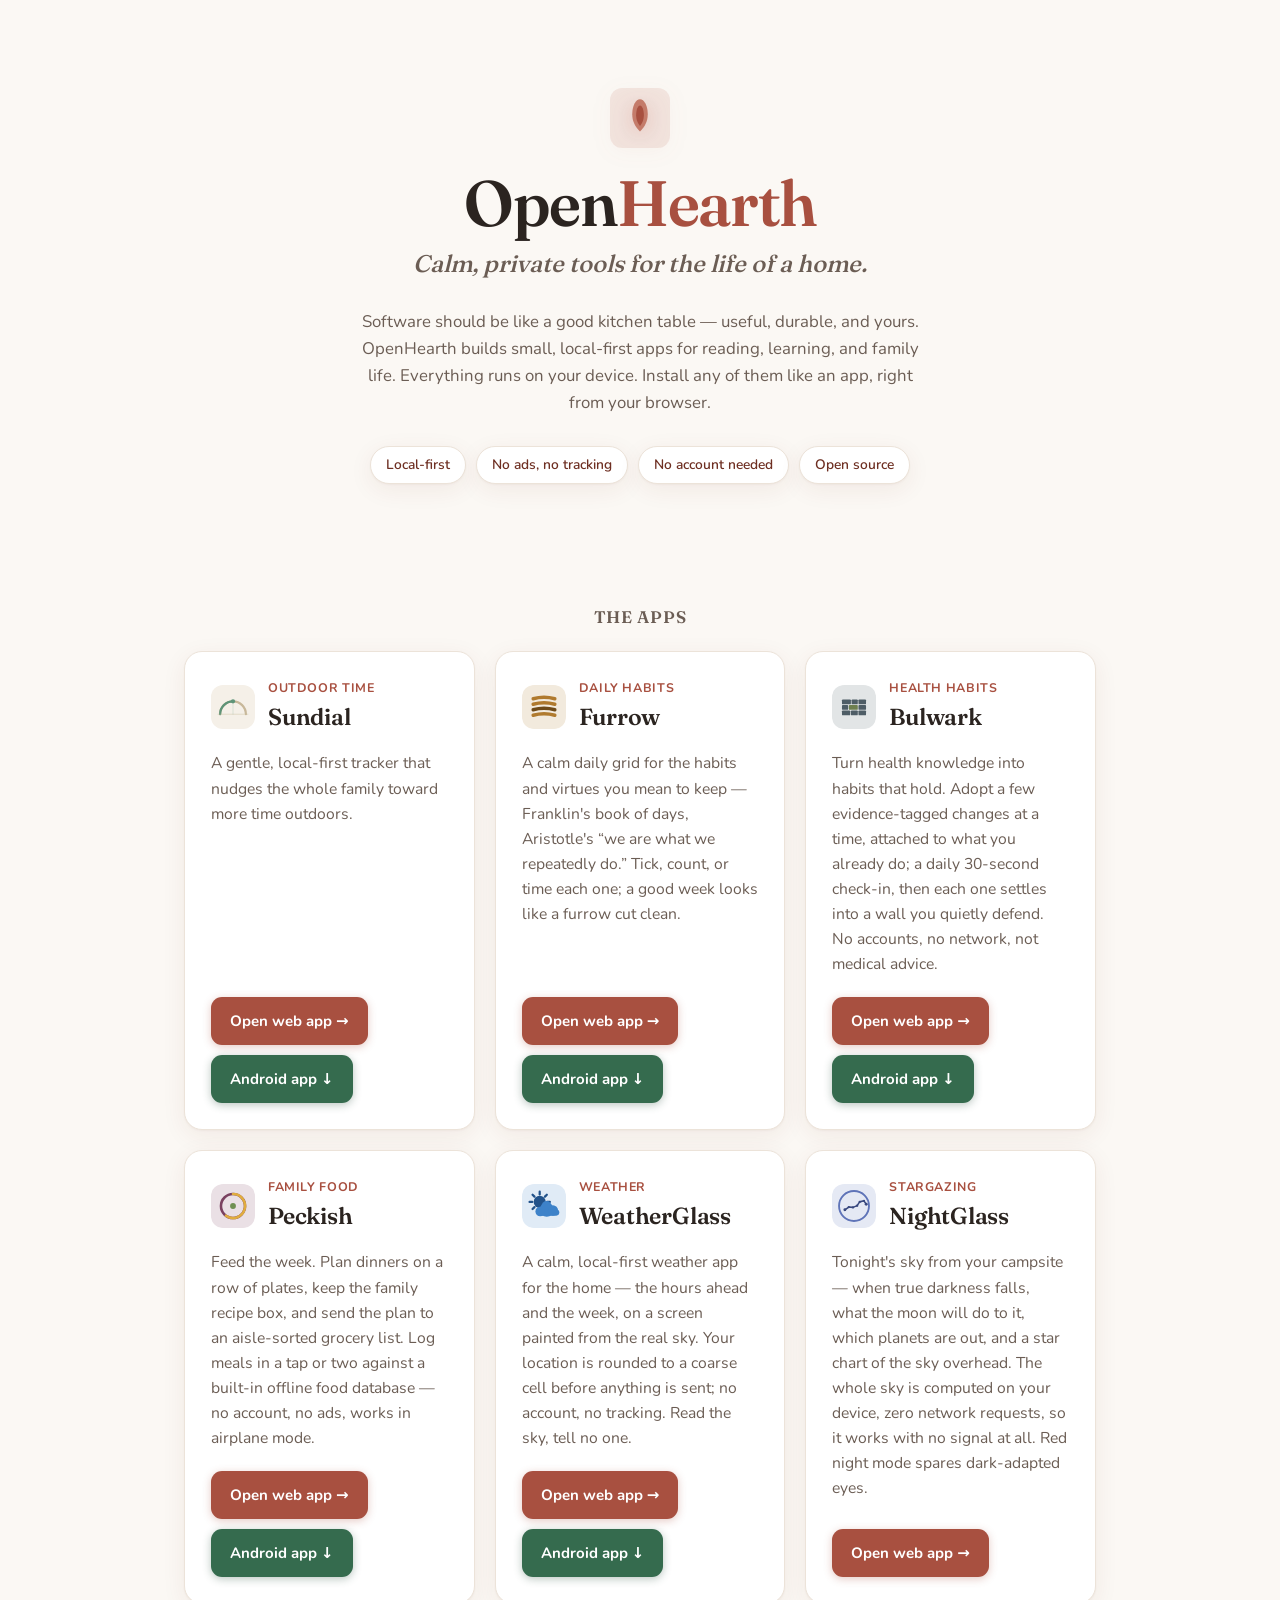
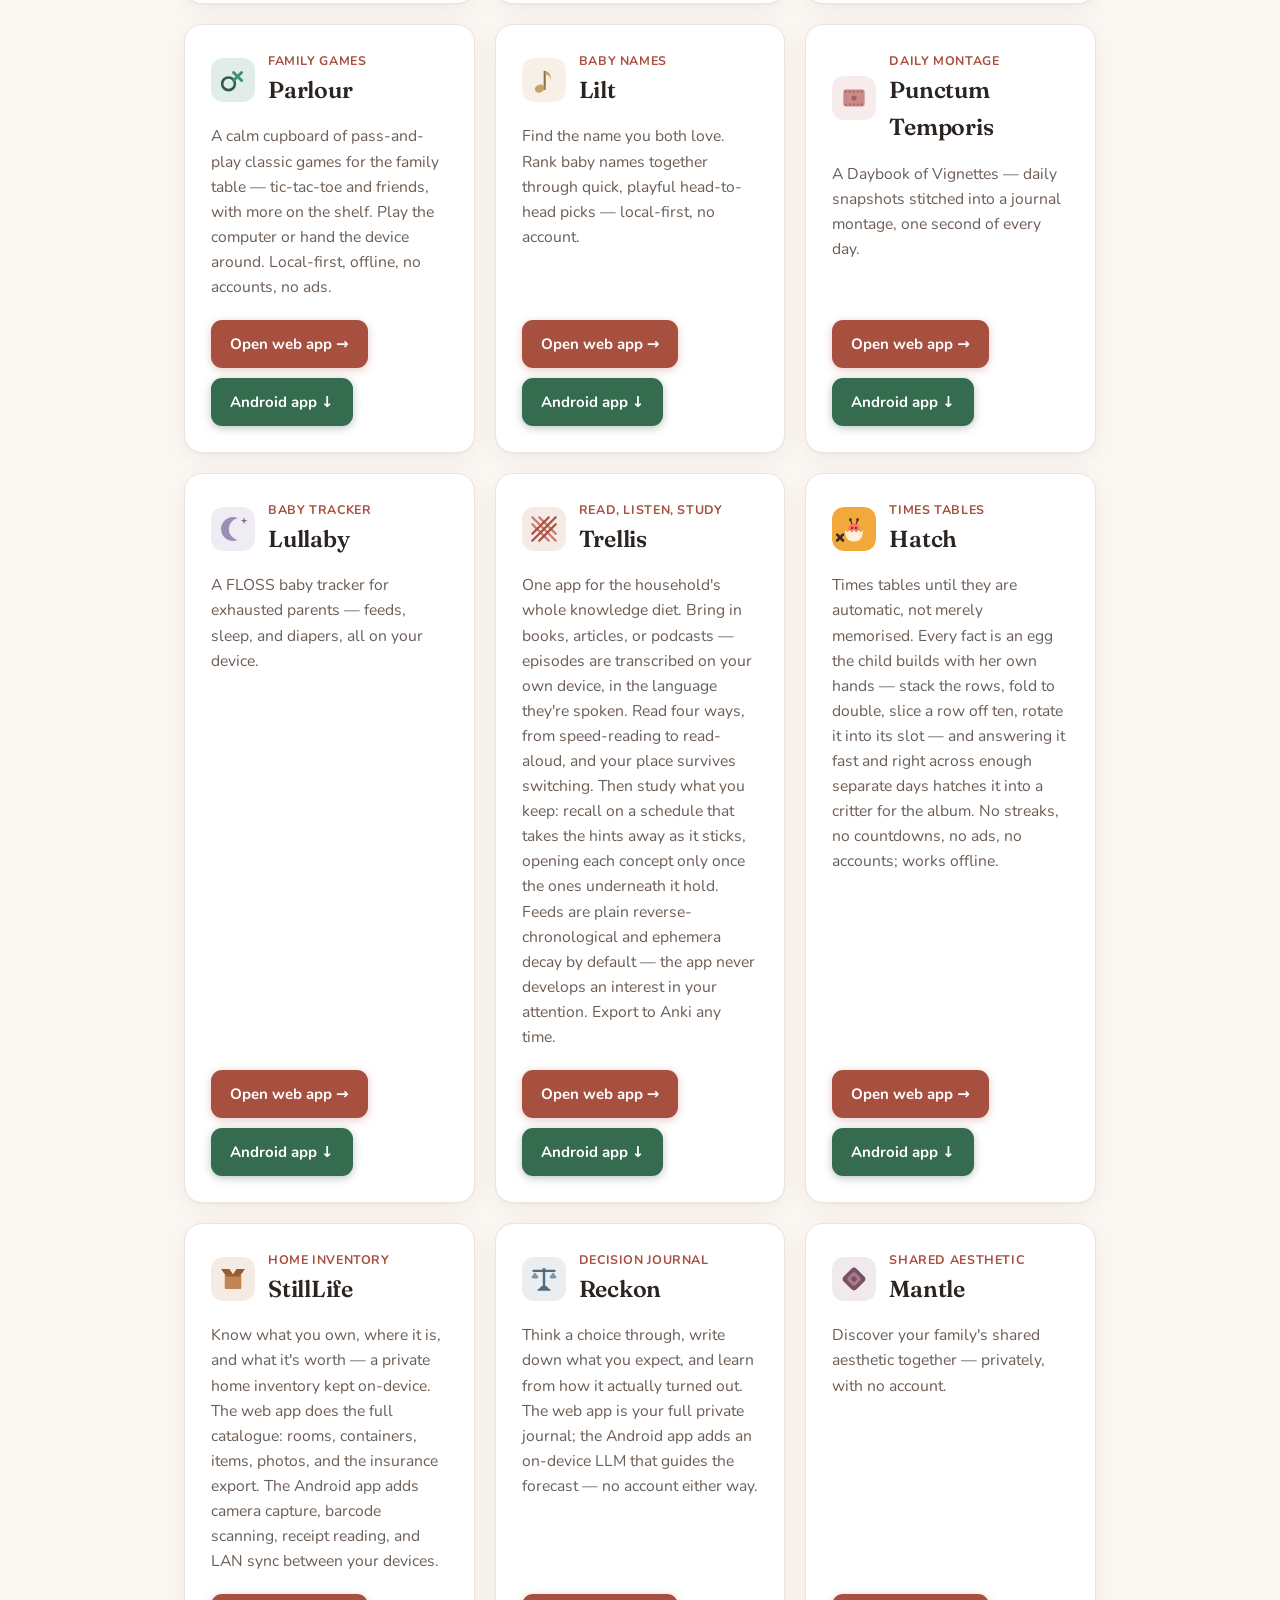
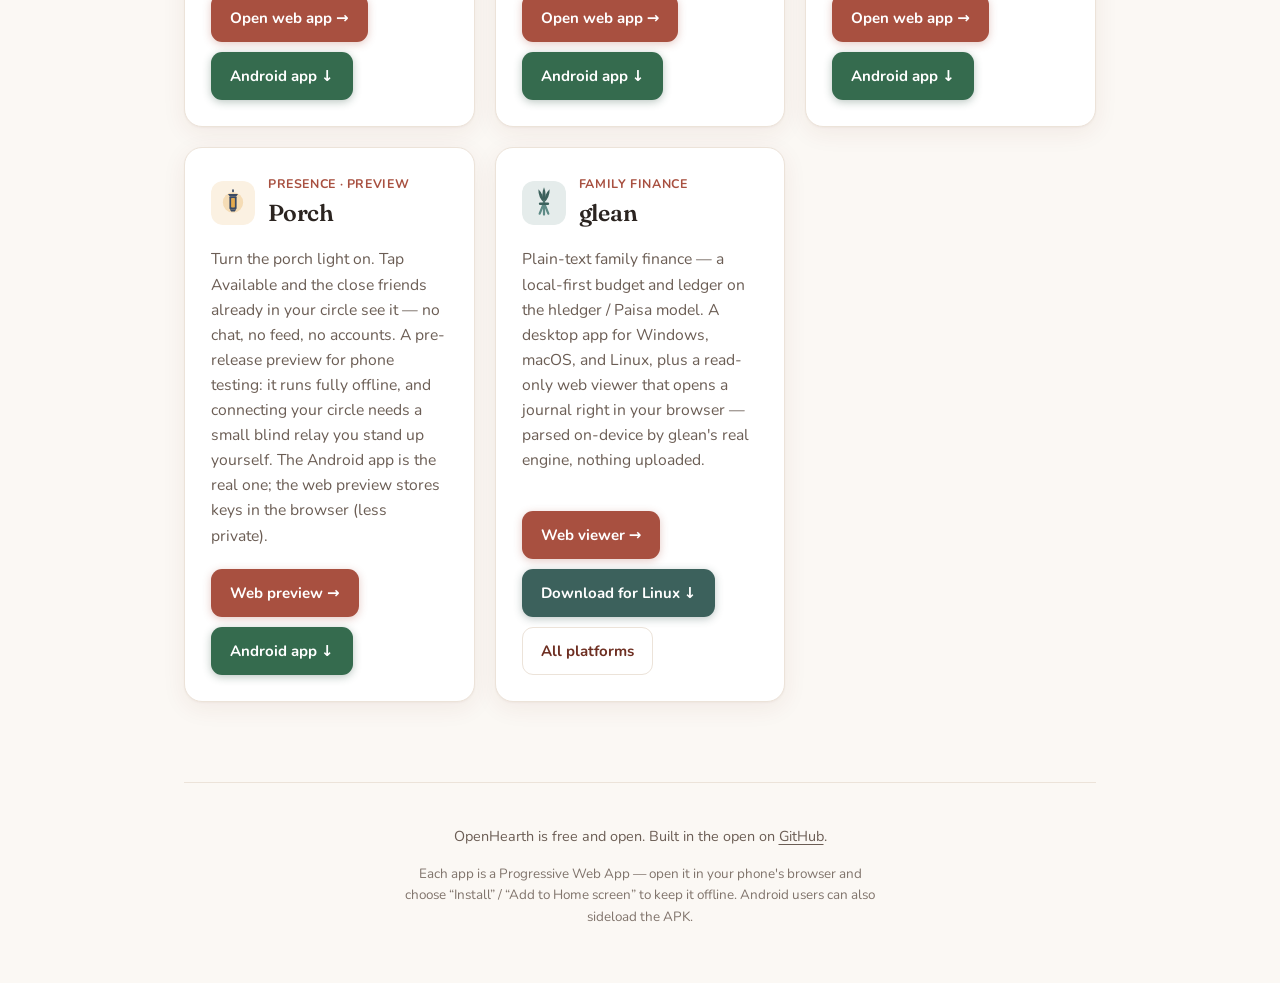
==== commit 32a89104: "levitatingflyfisher.github.io — August 2026 - Add NightGlass card and serve the app at /nightglass/ " ====
--- a/index.html
+++ b/index.html
@@ -7,10 +7,11 @@
 <title>OpenHearth — calm, local-first tools for family life</title>
 <meta name="description" content="OpenHearth builds free, private, local-first tools for households — reading, learning, and home life. No ads, no tracking, no accounts. Open by default.">
 <link rel="icon" type="image/svg+xml" href="data:image/svg+xml,%3Csvg xmlns='http://www.w3.org/2000/svg' viewBox='0 0 512 512'%3E%3Crect width='512' height='512' rx='96' fill='%23FBF8F4'/%3E%3Cpath d='M256 96c-36 0-66 54-66 128 0 56 20 102 66 148 46-46 66-92 66-148 0-74-30-128-66-128z' fill='%23C47B6A'/%3E%3Cpath d='M256 150c-18 0-33 37-33 83 0 35 11 64 33 91 22-27 33-56 33-91 0-46-15-83-33-83z' fill='%23A85040'/%3E%3C/svg%3E">
-<link rel="preconnect" href="https://fonts.googleapis.com">
-<link rel="preconnect" href="https://fonts.gstatic.com" crossorigin>
-<link href="https://fonts.googleapis.com/css2?family=Fraunces:ital,opsz,wght@0,9..144,500;0,9..144,600;1,9..144,500&family=Nunito:wght@400;500;600;700&display=swap" rel="stylesheet" media="print" onload="this.media='all'">
-<noscript><link href="https://fonts.googleapis.com/css2?family=Fraunces:opsz,wght@9..144,500;9..144,600&family=Nunito:wght@400;500;600;700&display=swap" rel="stylesheet"></noscript>
+<!-- Type is self-hosted. A fleet whose apps were stripped of Google
+     Fonts egress should not have its own front door call Google for
+     type. Fraunces + Nunito, SIL OFL 1.1, latin subsets only.
+     See fonts/OFL.txt. -->
+<link rel="stylesheet" href="fonts/fonts.css">
 <style>
   :root{
     --linen:#FBF8F4; --paper:#fff; --ink:#2b2420; --muted:#6b5d54;
@@ -138,11 +139,17 @@
     { name:"Peckish", icon:"<svg xmlns='http://www.w3.org/2000/svg' viewBox='0 0 512 512'><rect width='512' height='512' rx='118' fill='#7A4160' opacity='.16'/><circle cx='256' cy='256' r='140' fill='none' stroke='#7A4160' stroke-width='30'/><path d='M256 116 A140 140 0 1 1 174 369' stroke='#E0AC3F' stroke-width='30' fill='none' stroke-linecap='round'/><circle cx='256' cy='256' r='34' fill='#6F8F52'/></svg>", kind:"Family food", c1:"#E0AC3F", c2:"#7A4160",
       desc:"Feed the week. Plan dinners on a row of plates, keep the family recipe box, and send the plan to an aisle-sorted grocery list. Log meals in a tap or two against a built-in offline food database — no account, no ads, works in airplane mode.",
       pwa:"https://levitatingflyfisher.github.io/Peckish/",
-      apk:"https://github.com/levitatingflyfisher/Peckish/releases/latest/download/Peckish.apk" },
+      // Pinned tag, NOT /latest/: Peckish also publishes a v0-data release
+      // (the offline barcode databases), and whichever release is newest
+      // wins /latest/ — which 404'd this button.
+      apk:"https://github.com/levitatingflyfisher/Peckish/releases/download/v0-apk/Peckish.apk" },
     { name:"WeatherGlass", icon:"<svg xmlns='http://www.w3.org/2000/svg' viewBox='0 0 512 512'><rect width='512' height='512' rx='118' fill='#3D82C9' opacity='.16'/><g stroke='#21528A' stroke-width='26' stroke-linecap='round'><line x1='292' y1='208' x2='324' y2='208'/><line x1='267' y1='269' x2='289' y2='291'/><line x1='206' y1='294' x2='206' y2='326'/><line x1='145' y1='269' x2='123' y2='291'/><line x1='120' y1='208' x2='88' y2='208'/><line x1='145' y1='147' x2='123' y2='125'/><line x1='206' y1='122' x2='206' y2='90'/><line x1='267' y1='147' x2='289' y2='125'/></g><circle cx='206' cy='208' r='70' fill='#21528A'/><rect x='196' y='298' width='238' height='70' rx='35' fill='#3D82C9'/><circle cx='288' cy='300' r='82' fill='#3D82C9'/><circle cx='286' cy='256' r='58' fill='#3D82C9'/><circle cx='212' cy='320' r='56' fill='#3D82C9'/><circle cx='360' cy='308' r='60' fill='#3D82C9'/></svg>", kind:"Weather", c1:"#3D82C9", c2:"#21528A",
       desc:"A calm, local-first weather app for the home — the hours ahead and the week, on a screen painted from the real sky. Your location is rounded to a coarse cell before anything is sent; no account, no tracking. Read the sky, tell no one.",
       pwa:"https://levitatingflyfisher.github.io/WeatherGlass/",
       apk:"https://github.com/levitatingflyfisher/WeatherGlass/releases/latest/download/WeatherGlass.apk" },
+    { name:"NightGlass", icon:"<svg xmlns='http://www.w3.org/2000/svg' viewBox='0 0 512 512'><rect width='512' height='512' rx='118' fill='#5F74B8' opacity='.16'/><circle cx='256' cy='256' r='174' fill='none' stroke='#5F74B8' stroke-width='22'/><polyline points='150,300 195,268 245,272 292,252 322,208 372,196 398,236' fill='none' stroke='#39487E' stroke-width='18' stroke-linecap='round' stroke-linejoin='round'/><g fill='#39487E'><circle cx='150' cy='300' r='17'/><circle cx='195' cy='268' r='13'/><circle cx='245' cy='272' r='13'/><circle cx='292' cy='252' r='14'/><circle cx='322' cy='208' r='13'/><circle cx='372' cy='196' r='13'/><circle cx='398' cy='236' r='17'/></g></svg>", kind:"Stargazing", c1:"#5F74B8", c2:"#39487E",
+      desc:"Tonight's sky from your campsite — when true darkness falls, what the moon will do to it, which planets are out, and a star chart of the sky overhead. The whole sky is computed on your device, zero network requests, so it works with no signal at all. Red night mode spares dark-adapted eyes.",
+      pwa:"https://levitatingflyfisher.github.io/NightGlass/" },
     { name:"Parlour", icon:"<svg xmlns='http://www.w3.org/2000/svg' viewBox='0 0 512 512'><rect width='512' height='512' rx='118' fill='#3E8E78' opacity='.16'/><circle cx='204' cy='300' r='74' fill='none' stroke='#2F5D50' stroke-width='30'/><g stroke='#3E8E78' stroke-width='34' stroke-linecap='round'><line x1='262' y1='168' x2='356' y2='262'/><line x1='356' y1='168' x2='262' y2='262'/></g></svg>", kind:"Family games", c1:"#3E8E78", c2:"#2F5D50",
       desc:"A calm cupboard of pass-and-play classic games for the family table — tic-tac-toe and friends, with more on the shelf. Play the computer or hand the device around. Local-first, offline, no accounts, no ads.",
       pwa:"https://levitatingflyfisher.github.io/Parlour/",
@@ -160,12 +167,16 @@
       pwa:"https://levitatingflyfisher.github.io/Lullaby/",
       apk:"https://github.com/levitatingflyfisher/Lullaby/releases/latest/download/Lullaby.apk" },
     {
-      name:"Trellis", icon:"<svg xmlns='http://www.w3.org/2000/svg' viewBox='0 0 512 512'><rect width='512' height='512' rx='118' fill='#C47B6A' opacity='.16'/><g stroke='#C47B6A' stroke-width='26' stroke-linecap='round'><line x1='120' y1='200' x2='312' y2='392'/><line x1='120' y1='120' x2='392' y2='392'/><line x1='200' y1='120' x2='392' y2='312'/></g><g stroke='#A85040' stroke-width='26' stroke-linecap='round'><line x1='120' y1='312' x2='312' y2='120'/><line x1='120' y1='392' x2='392' y2='120'/><line x1='200' y1='392' x2='392' y2='200'/></g></svg>", kind:"Learning engine",
-      desc:"Read anything — books, articles, podcasts — with a speed reader, then drill it into durable memory with spaced repetition. On-device translation, transcription, and read-aloud; import authored courses too. Nothing leaves your device.",
+      name:"Trellis", icon:"<svg xmlns='http://www.w3.org/2000/svg' viewBox='0 0 512 512'><rect width='512' height='512' rx='118' fill='#C47B6A' opacity='.16'/><g stroke='#C47B6A' stroke-width='26' stroke-linecap='round'><line x1='120' y1='200' x2='312' y2='392'/><line x1='120' y1='120' x2='392' y2='392'/><line x1='200' y1='120' x2='392' y2='312'/></g><g stroke='#A85040' stroke-width='26' stroke-linecap='round'><line x1='120' y1='312' x2='312' y2='120'/><line x1='120' y1='392' x2='392' y2='120'/><line x1='200' y1='392' x2='392' y2='200'/></g></svg>", kind:"Read, listen, study",
+      desc:"One app for the household's whole knowledge diet. Bring in books, articles, or podcasts — episodes are transcribed on your own device, in the language they're spoken. Read four ways, from speed-reading to read-aloud, and your place survives switching. Then study what you keep: recall on a schedule that takes the hints away as it sticks, opening each concept only once the ones underneath it hold. Feeds are plain reverse-chronological and ephemera decay by default — the app never develops an interest in your attention. Export to Anki any time.",
       c1:"#C47B6A", c2:"#A85040",
-      pwa:"https://levitatingflyfisher.github.io/ohPrimer/",
-      apk:"https://github.com/levitatingflyfisher/ohPrimer/releases/latest/download/trellis.apk"
+      pwa:"https://levitatingflyfisher.github.io/Trellis/",
+      apk:"https://github.com/levitatingflyfisher/Trellis/releases/latest/download/Trellis.apk"
     },
+    { name:"Hatch", icon:"<svg xmlns='http://www.w3.org/2000/svg' viewBox='0 0 512 512'><rect width='512' height='512' rx='118' fill='#F2A93B'/><g stroke='#3A2B25' stroke-linecap='round'><g stroke-width='30'><line x1='60' y1='322' x2='128' y2='390'/><line x1='128' y1='322' x2='60' y2='390'/></g><g stroke-width='14'><line x1='232' y1='198' x2='214' y2='152'/><line x1='280' y1='198' x2='298' y2='152'/></g></g><circle cx='214' cy='148' r='16' fill='#3A2B25'/><circle cx='298' cy='148' r='16' fill='#3A2B25'/><circle cx='256' cy='254' r='66' fill='#FF6F61'/><circle cx='234' cy='244' r='12' fill='#3A2B25'/><circle cx='278' cy='244' r='12' fill='#3A2B25'/><path d='M152 268 Q152 402 256 402 Q360 402 360 268 L334 296 L308 268 L282 296 L256 268 L230 296 L204 268 L178 296 Z' fill='#FDF1DC'/></svg>", kind:"Times tables", c1:"#F2A93B", c2:"#C9862A",
+      desc:"Times tables until they are automatic, not merely memorised. Every fact is an egg the child builds with her own hands — stack the rows, fold to double, slice a row off ten, rotate it into its slot — and answering it fast and right across enough separate days hatches it into a critter for the album. No streaks, no countdowns, no ads, no accounts; works offline.",
+      pwa:"https://levitatingflyfisher.github.io/Hatch/",
+      apk:"https://github.com/levitatingflyfisher/Hatch/releases/latest/download/Hatch.apk" },
     { name:"StillLife", icon:"<svg xmlns='http://www.w3.org/2000/svg' viewBox='0 0 512 512'><rect width='512' height='512' rx='118' fill='#C08552' opacity='.16'/><rect x='160' y='200' width='192' height='172' rx='10' fill='#C08552'/><rect x='170' y='200' width='172' height='26' fill='#965B2E'/><polygon points='160,200 256,200 214,140 118,140' fill='#965B2E'/><polygon points='256,200 352,200 394,140 298,140' fill='#965B2E'/></svg>", kind:"Home inventory", c1:"#C08552", c2:"#965B2E",
       desc:"Know what you own, where it is, and what it's worth — a private home inventory kept on-device. The web app does the full catalogue: rooms, containers, items, photos, and the insurance export. The Android app adds camera capture, barcode scanning, receipt reading, and LAN sync between your devices.",
       pwa:"https://levitatingflyfisher.github.io/StillLife/",
--- a/fonts/fonts.css
+++ b/fonts/fonts.css
@@ -0,0 +1,116 @@
+/* Self-hosted so the front door of a no-tracking fleet does not call
+   Google for its type. Fraunces and Nunito are both SIL Open Font
+   License 1.1; latin + latin-ext subsets only. See fonts/OFL.txt.
+
+   The src urls are bare filenames on purpose: a url() in a stylesheet
+   resolves against the stylesheet, not the page. Writing fonts/X.woff2
+   here asks for /fonts/fonts/X.woff2 — a 404 that fails silently, and
+   the whole site quietly falls back to system type. */
+
+@font-face {
+  font-family: 'Fraunces';
+  font-style: normal;
+  font-weight: 500;
+  font-display: swap;
+  src: url(Fraunces-500-latin-ext.woff2) format('woff2');
+  unicode-range: U+0100-02BA, U+02BD-02C5, U+02C7-02CC, U+02CE-02D7, U+02DD-02FF, U+0304, U+0308, U+0329, U+1D00-1DBF, U+1E00-1E9F, U+1EF2-1EFF, U+2020, U+20A0-20AB, U+20AD-20C0, U+2113, U+2C60-2C7F, U+A720-A7FF;
+}
+
+@font-face {
+  font-family: 'Fraunces';
+  font-style: normal;
+  font-weight: 500;
+  font-display: swap;
+  src: url(Fraunces-500-latin.woff2) format('woff2');
+  unicode-range: U+0000-00FF, U+0131, U+0152-0153, U+02BB-02BC, U+02C6, U+02DA, U+02DC, U+0304, U+0308, U+0329, U+2000-206F, U+20AC, U+2122, U+2191, U+2193, U+2212, U+2215, U+FEFF, U+FFFD;
+}
+
+@font-face {
+  font-family: 'Fraunces';
+  font-style: normal;
+  font-weight: 600;
+  font-display: swap;
+  src: url(Fraunces-500-latin-ext.woff2) format('woff2');
+  unicode-range: U+0100-02BA, U+02BD-02C5, U+02C7-02CC, U+02CE-02D7, U+02DD-02FF, U+0304, U+0308, U+0329, U+1D00-1DBF, U+1E00-1E9F, U+1EF2-1EFF, U+2020, U+20A0-20AB, U+20AD-20C0, U+2113, U+2C60-2C7F, U+A720-A7FF;
+}
+
+@font-face {
+  font-family: 'Fraunces';
+  font-style: normal;
+  font-weight: 600;
+  font-display: swap;
+  src: url(Fraunces-500-latin.woff2) format('woff2');
+  unicode-range: U+0000-00FF, U+0131, U+0152-0153, U+02BB-02BC, U+02C6, U+02DA, U+02DC, U+0304, U+0308, U+0329, U+2000-206F, U+20AC, U+2122, U+2191, U+2193, U+2212, U+2215, U+FEFF, U+FFFD;
+}
+
+@font-face {
+  font-family: 'Nunito';
+  font-style: normal;
+  font-weight: 400;
+  font-display: swap;
+  src: url(Nunito-400-latin-ext.woff2) format('woff2');
+  unicode-range: U+0100-02BA, U+02BD-02C5, U+02C7-02CC, U+02CE-02D7, U+02DD-02FF, U+0304, U+0308, U+0329, U+1D00-1DBF, U+1E00-1E9F, U+1EF2-1EFF, U+2020, U+20A0-20AB, U+20AD-20C0, U+2113, U+2C60-2C7F, U+A720-A7FF;
+}
+
+@font-face {
+  font-family: 'Nunito';
+  font-style: normal;
+  font-weight: 400;
+  font-display: swap;
+  src: url(Nunito-400-latin.woff2) format('woff2');
+  unicode-range: U+0000-00FF, U+0131, U+0152-0153, U+02BB-02BC, U+02C6, U+02DA, U+02DC, U+0304, U+0308, U+0329, U+2000-206F, U+20AC, U+2122, U+2191, U+2193, U+2212, U+2215, U+FEFF, U+FFFD;
+}
+
+@font-face {
+  font-family: 'Nunito';
+  font-style: normal;
+  font-weight: 500;
+  font-display: swap;
+  src: url(Nunito-400-latin-ext.woff2) format('woff2');
+  unicode-range: U+0100-02BA, U+02BD-02C5, U+02C7-02CC, U+02CE-02D7, U+02DD-02FF, U+0304, U+0308, U+0329, U+1D00-1DBF, U+1E00-1E9F, U+1EF2-1EFF, U+2020, U+20A0-20AB, U+20AD-20C0, U+2113, U+2C60-2C7F, U+A720-A7FF;
+}
+
+@font-face {
+  font-family: 'Nunito';
+  font-style: normal;
+  font-weight: 500;
+  font-display: swap;
+  src: url(Nunito-400-latin.woff2) format('woff2');
+  unicode-range: U+0000-00FF, U+0131, U+0152-0153, U+02BB-02BC, U+02C6, U+02DA, U+02DC, U+0304, U+0308, U+0329, U+2000-206F, U+20AC, U+2122, U+2191, U+2193, U+2212, U+2215, U+FEFF, U+FFFD;
+}
+
+@font-face {
+  font-family: 'Nunito';
+  font-style: normal;
+  font-weight: 600;
+  font-display: swap;
+  src: url(Nunito-400-latin-ext.woff2) format('woff2');
+  unicode-range: U+0100-02BA, U+02BD-02C5, U+02C7-02CC, U+02CE-02D7, U+02DD-02FF, U+0304, U+0308, U+0329, U+1D00-1DBF, U+1E00-1E9F, U+1EF2-1EFF, U+2020, U+20A0-20AB, U+20AD-20C0, U+2113, U+2C60-2C7F, U+A720-A7FF;
+}
+
+@font-face {
+  font-family: 'Nunito';
+  font-style: normal;
+  font-weight: 600;
+  font-display: swap;
+  src: url(Nunito-400-latin.woff2) format('woff2');
+  unicode-range: U+0000-00FF, U+0131, U+0152-0153, U+02BB-02BC, U+02C6, U+02DA, U+02DC, U+0304, U+0308, U+0329, U+2000-206F, U+20AC, U+2122, U+2191, U+2193, U+2212, U+2215, U+FEFF, U+FFFD;
+}
+
+@font-face {
+  font-family: 'Nunito';
+  font-style: normal;
+  font-weight: 700;
+  font-display: swap;
+  src: url(Nunito-400-latin-ext.woff2) format('woff2');
+  unicode-range: U+0100-02BA, U+02BD-02C5, U+02C7-02CC, U+02CE-02D7, U+02DD-02FF, U+0304, U+0308, U+0329, U+1D00-1DBF, U+1E00-1E9F, U+1EF2-1EFF, U+2020, U+20A0-20AB, U+20AD-20C0, U+2113, U+2C60-2C7F, U+A720-A7FF;
+}
+
+@font-face {
+  font-family: 'Nunito';
+  font-style: normal;
+  font-weight: 700;
+  font-display: swap;
+  src: url(Nunito-400-latin.woff2) format('woff2');
+  unicode-range: U+0000-00FF, U+0131, U+0152-0153, U+02BB-02BC, U+02C6, U+02DA, U+02DC, U+0304, U+0308, U+0329, U+2000-206F, U+20AC, U+2122, U+2191, U+2193, U+2212, U+2215, U+FEFF, U+FFFD;
+}
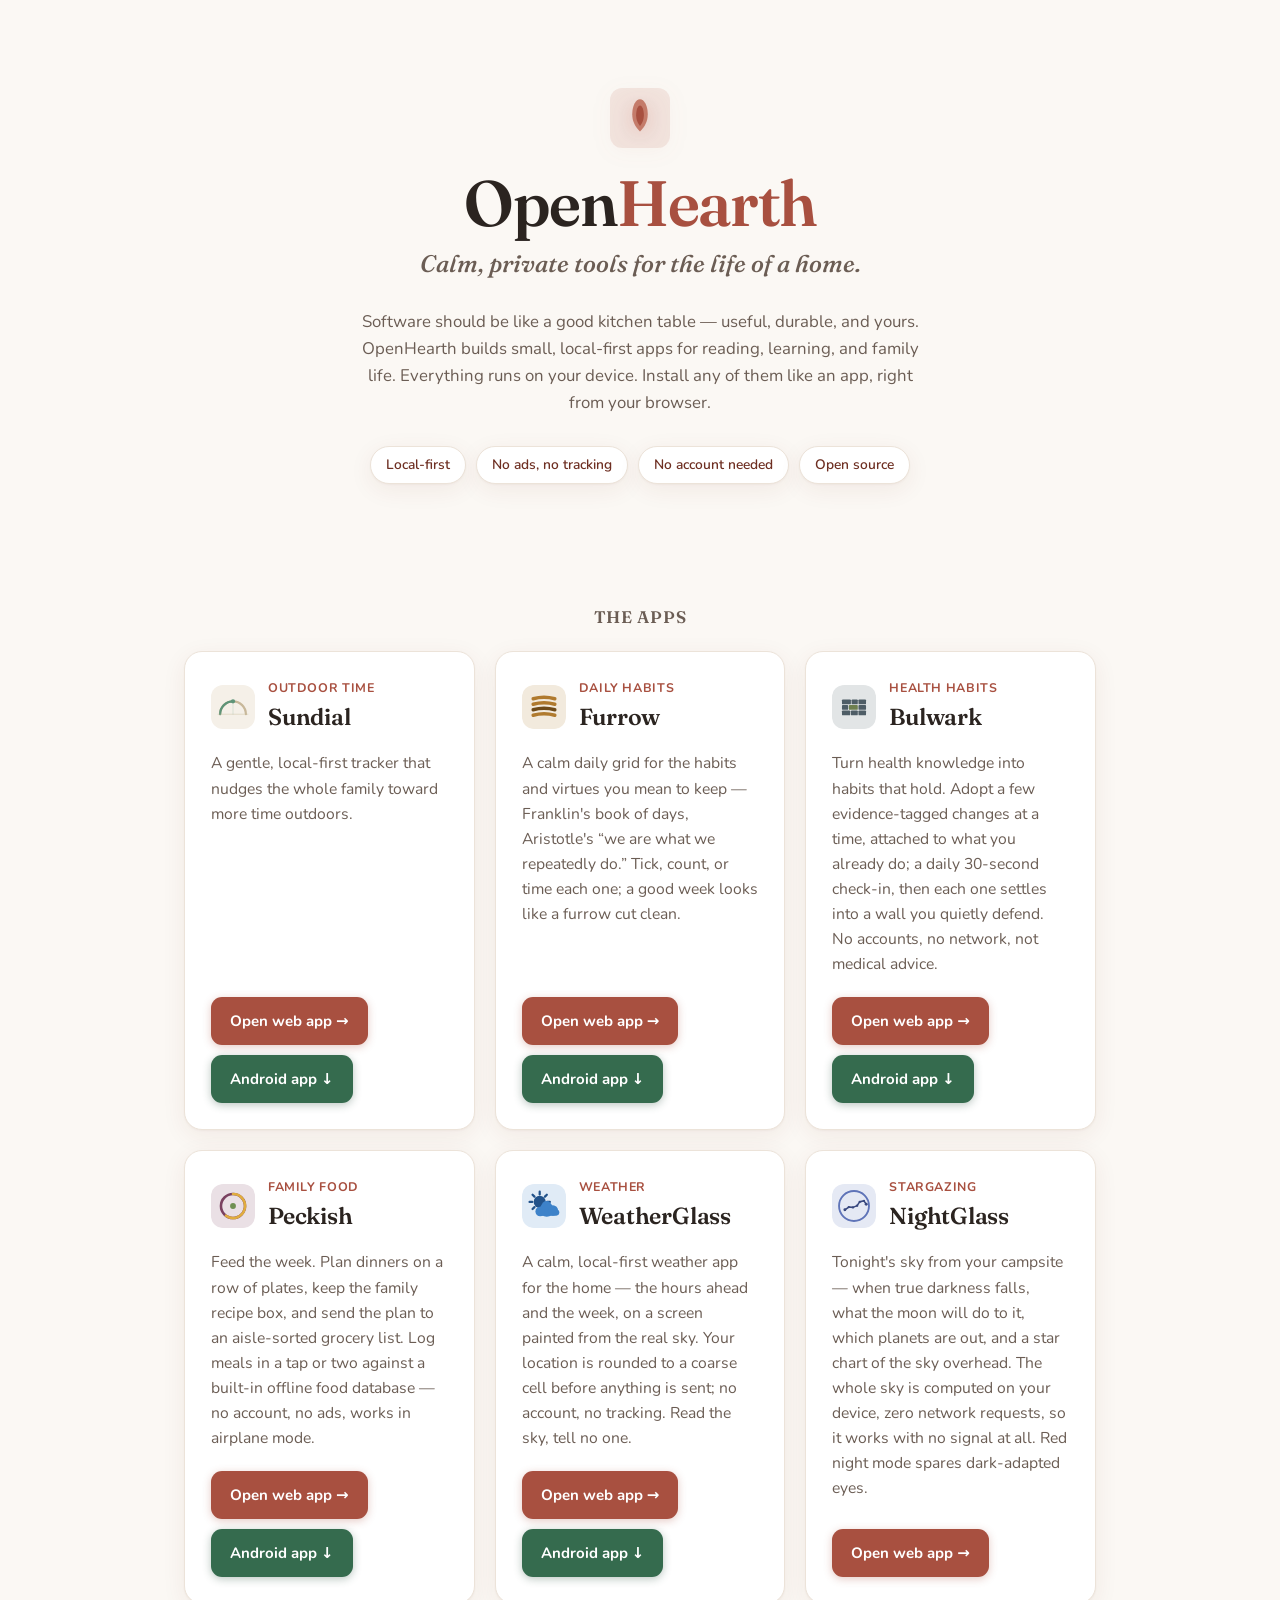
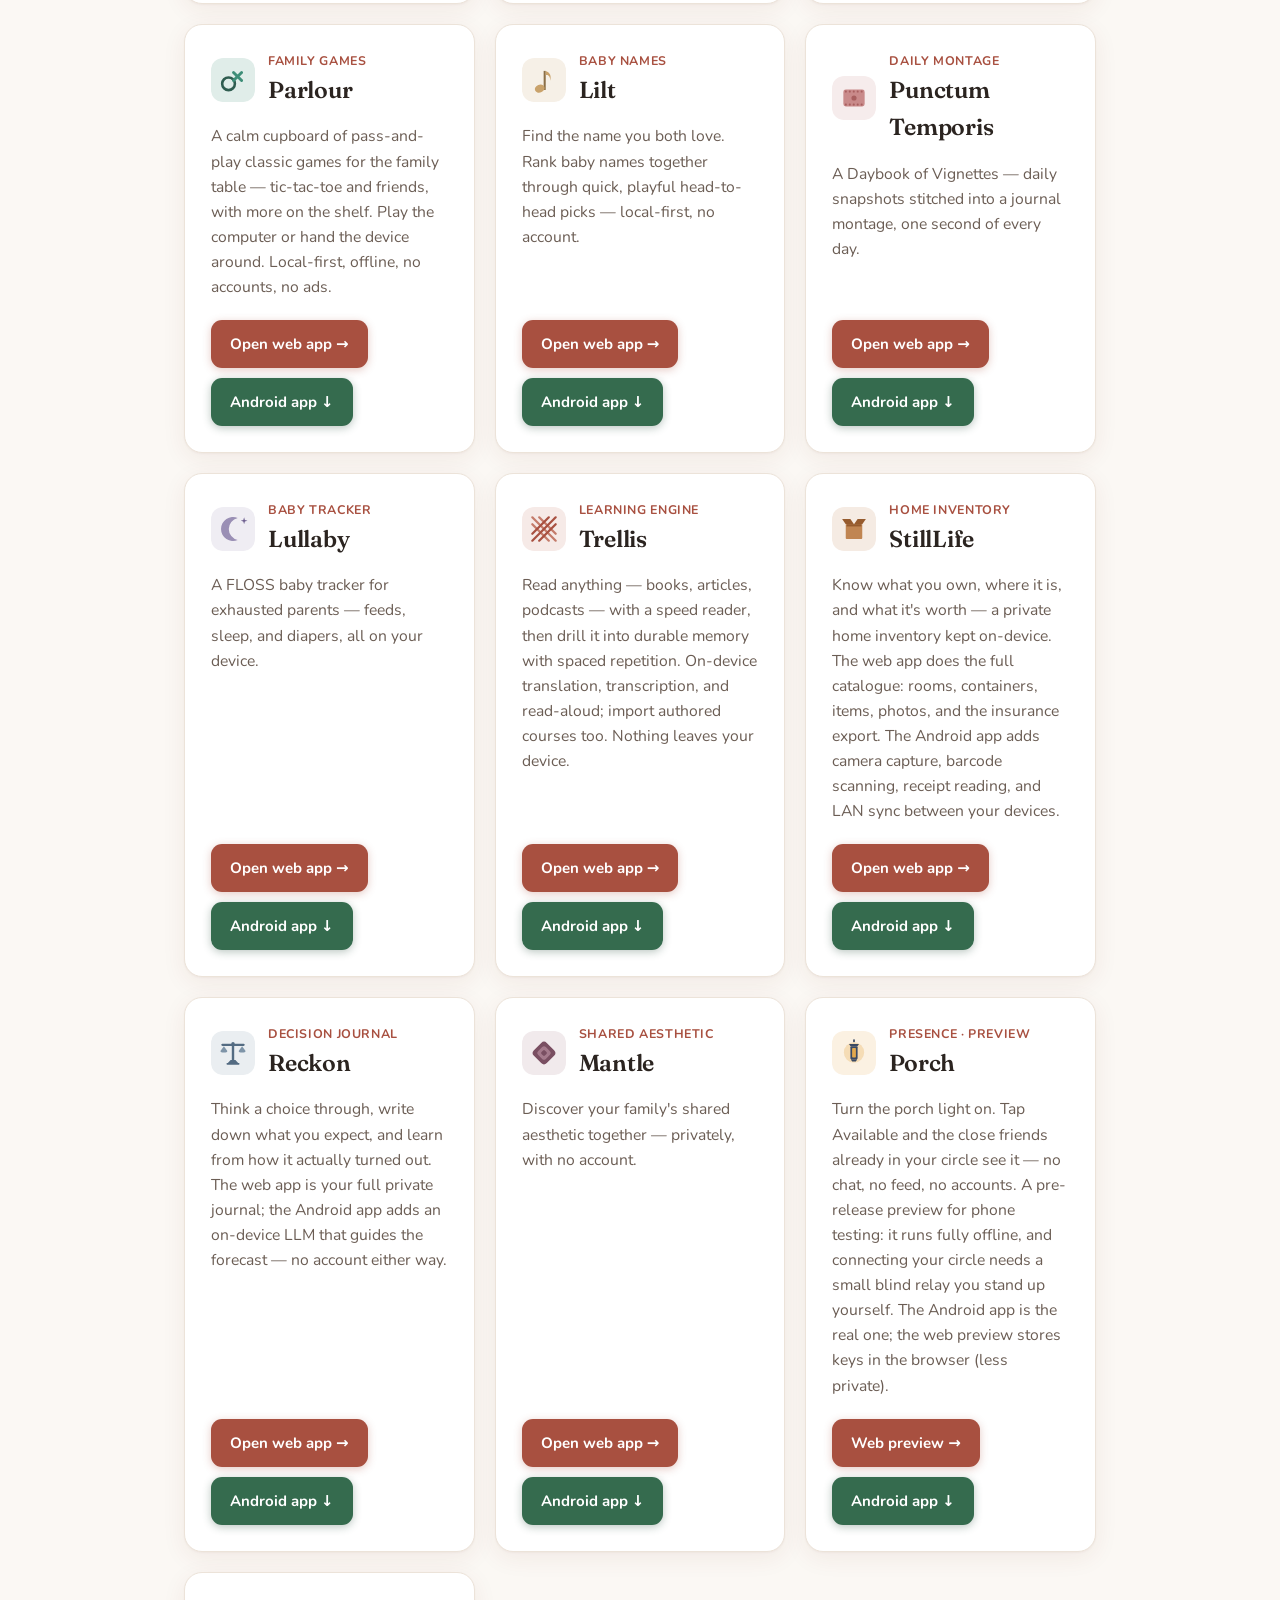
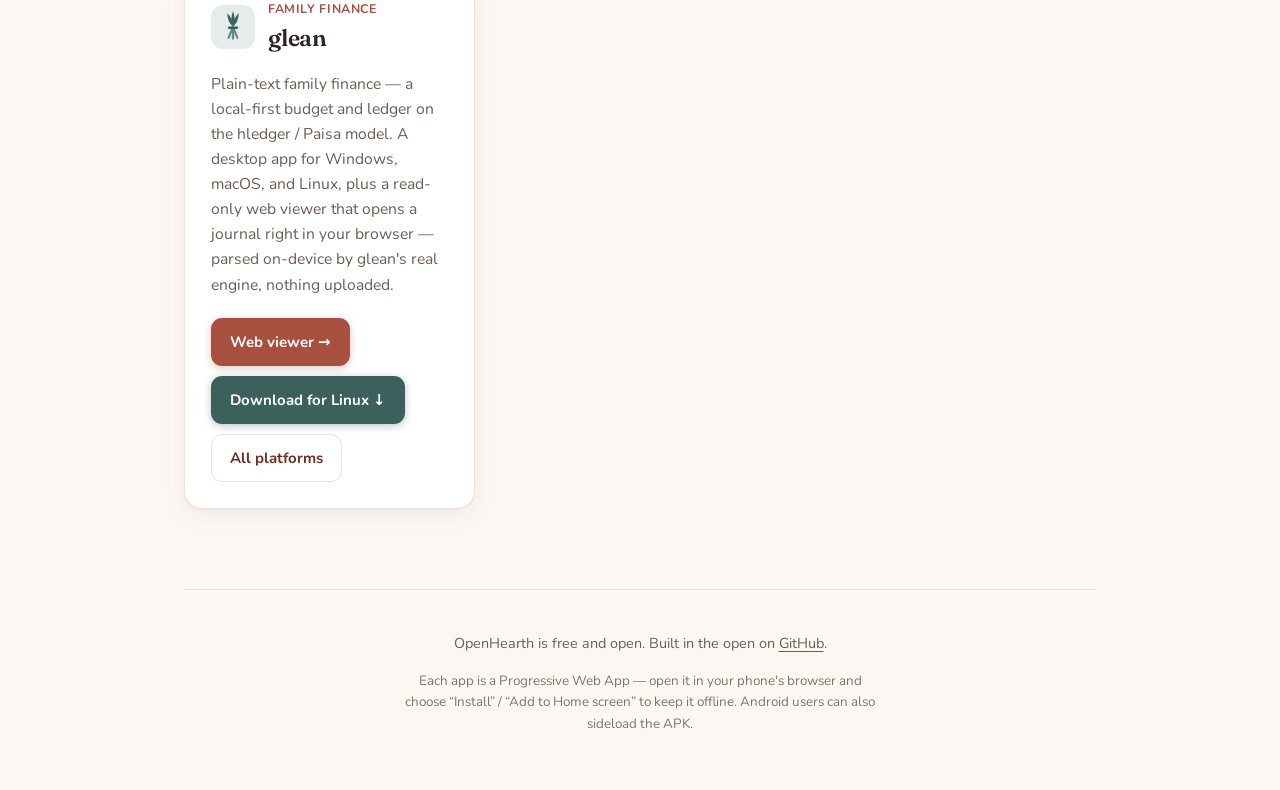
==== commit 5d349a7f: "Add NightGlass card to the apps grid NightGlass is the new stargazing companion (sibling of WeatherG" ====
--- a/index.html
+++ b/index.html
@@ -7,11 +7,10 @@
 <title>OpenHearth — calm, local-first tools for family life</title>
 <meta name="description" content="OpenHearth builds free, private, local-first tools for households — reading, learning, and home life. No ads, no tracking, no accounts. Open by default.">
 <link rel="icon" type="image/svg+xml" href="data:image/svg+xml,%3Csvg xmlns='http://www.w3.org/2000/svg' viewBox='0 0 512 512'%3E%3Crect width='512' height='512' rx='96' fill='%23FBF8F4'/%3E%3Cpath d='M256 96c-36 0-66 54-66 128 0 56 20 102 66 148 46-46 66-92 66-148 0-74-30-128-66-128z' fill='%23C47B6A'/%3E%3Cpath d='M256 150c-18 0-33 37-33 83 0 35 11 64 33 91 22-27 33-56 33-91 0-46-15-83-33-83z' fill='%23A85040'/%3E%3C/svg%3E">
-<!-- Type is self-hosted. A fleet whose apps were stripped of Google
-     Fonts egress should not have its own front door call Google for
-     type. Fraunces + Nunito, SIL OFL 1.1, latin subsets only.
-     See fonts/OFL.txt. -->
-<link rel="stylesheet" href="fonts/fonts.css">
+<link rel="preconnect" href="https://fonts.googleapis.com">
+<link rel="preconnect" href="https://fonts.gstatic.com" crossorigin>
+<link href="https://fonts.googleapis.com/css2?family=Fraunces:ital,opsz,wght@0,9..144,500;0,9..144,600;1,9..144,500&family=Nunito:wght@400;500;600;700&display=swap" rel="stylesheet" media="print" onload="this.media='all'">
+<noscript><link href="https://fonts.googleapis.com/css2?family=Fraunces:opsz,wght@9..144,500;9..144,600&family=Nunito:wght@400;500;600;700&display=swap" rel="stylesheet"></noscript>
 <style>
   :root{
     --linen:#FBF8F4; --paper:#fff; --ink:#2b2420; --muted:#6b5d54;
@@ -139,10 +138,7 @@
     { name:"Peckish", icon:"<svg xmlns='http://www.w3.org/2000/svg' viewBox='0 0 512 512'><rect width='512' height='512' rx='118' fill='#7A4160' opacity='.16'/><circle cx='256' cy='256' r='140' fill='none' stroke='#7A4160' stroke-width='30'/><path d='M256 116 A140 140 0 1 1 174 369' stroke='#E0AC3F' stroke-width='30' fill='none' stroke-linecap='round'/><circle cx='256' cy='256' r='34' fill='#6F8F52'/></svg>", kind:"Family food", c1:"#E0AC3F", c2:"#7A4160",
       desc:"Feed the week. Plan dinners on a row of plates, keep the family recipe box, and send the plan to an aisle-sorted grocery list. Log meals in a tap or two against a built-in offline food database — no account, no ads, works in airplane mode.",
       pwa:"https://levitatingflyfisher.github.io/Peckish/",
-      // Pinned tag, NOT /latest/: Peckish also publishes a v0-data release
-      // (the offline barcode databases), and whichever release is newest
-      // wins /latest/ — which 404'd this button.
-      apk:"https://github.com/levitatingflyfisher/Peckish/releases/download/v0-apk/Peckish.apk" },
+      apk:"https://github.com/levitatingflyfisher/Peckish/releases/latest/download/Peckish.apk" },
     { name:"WeatherGlass", icon:"<svg xmlns='http://www.w3.org/2000/svg' viewBox='0 0 512 512'><rect width='512' height='512' rx='118' fill='#3D82C9' opacity='.16'/><g stroke='#21528A' stroke-width='26' stroke-linecap='round'><line x1='292' y1='208' x2='324' y2='208'/><line x1='267' y1='269' x2='289' y2='291'/><line x1='206' y1='294' x2='206' y2='326'/><line x1='145' y1='269' x2='123' y2='291'/><line x1='120' y1='208' x2='88' y2='208'/><line x1='145' y1='147' x2='123' y2='125'/><line x1='206' y1='122' x2='206' y2='90'/><line x1='267' y1='147' x2='289' y2='125'/></g><circle cx='206' cy='208' r='70' fill='#21528A'/><rect x='196' y='298' width='238' height='70' rx='35' fill='#3D82C9'/><circle cx='288' cy='300' r='82' fill='#3D82C9'/><circle cx='286' cy='256' r='58' fill='#3D82C9'/><circle cx='212' cy='320' r='56' fill='#3D82C9'/><circle cx='360' cy='308' r='60' fill='#3D82C9'/></svg>", kind:"Weather", c1:"#3D82C9", c2:"#21528A",
       desc:"A calm, local-first weather app for the home — the hours ahead and the week, on a screen painted from the real sky. Your location is rounded to a coarse cell before anything is sent; no account, no tracking. Read the sky, tell no one.",
       pwa:"https://levitatingflyfisher.github.io/WeatherGlass/",
@@ -167,16 +163,12 @@
       pwa:"https://levitatingflyfisher.github.io/Lullaby/",
       apk:"https://github.com/levitatingflyfisher/Lullaby/releases/latest/download/Lullaby.apk" },
     {
-      name:"Trellis", icon:"<svg xmlns='http://www.w3.org/2000/svg' viewBox='0 0 512 512'><rect width='512' height='512' rx='118' fill='#C47B6A' opacity='.16'/><g stroke='#C47B6A' stroke-width='26' stroke-linecap='round'><line x1='120' y1='200' x2='312' y2='392'/><line x1='120' y1='120' x2='392' y2='392'/><line x1='200' y1='120' x2='392' y2='312'/></g><g stroke='#A85040' stroke-width='26' stroke-linecap='round'><line x1='120' y1='312' x2='312' y2='120'/><line x1='120' y1='392' x2='392' y2='120'/><line x1='200' y1='392' x2='392' y2='200'/></g></svg>", kind:"Read, listen, study",
-      desc:"One app for the household's whole knowledge diet. Bring in books, articles, or podcasts — episodes are transcribed on your own device, in the language they're spoken. Read four ways, from speed-reading to read-aloud, and your place survives switching. Then study what you keep: recall on a schedule that takes the hints away as it sticks, opening each concept only once the ones underneath it hold. Feeds are plain reverse-chronological and ephemera decay by default — the app never develops an interest in your attention. Export to Anki any time.",
+      name:"Trellis", icon:"<svg xmlns='http://www.w3.org/2000/svg' viewBox='0 0 512 512'><rect width='512' height='512' rx='118' fill='#C47B6A' opacity='.16'/><g stroke='#C47B6A' stroke-width='26' stroke-linecap='round'><line x1='120' y1='200' x2='312' y2='392'/><line x1='120' y1='120' x2='392' y2='392'/><line x1='200' y1='120' x2='392' y2='312'/></g><g stroke='#A85040' stroke-width='26' stroke-linecap='round'><line x1='120' y1='312' x2='312' y2='120'/><line x1='120' y1='392' x2='392' y2='120'/><line x1='200' y1='392' x2='392' y2='200'/></g></svg>", kind:"Learning engine",
+      desc:"Read anything — books, articles, podcasts — with a speed reader, then drill it into durable memory with spaced repetition. On-device translation, transcription, and read-aloud; import authored courses too. Nothing leaves your device.",
       c1:"#C47B6A", c2:"#A85040",
-      pwa:"https://levitatingflyfisher.github.io/Trellis/",
-      apk:"https://github.com/levitatingflyfisher/Trellis/releases/latest/download/Trellis.apk"
+      pwa:"https://levitatingflyfisher.github.io/ohPrimer/",
+      apk:"https://github.com/levitatingflyfisher/ohPrimer/releases/latest/download/trellis.apk"
     },
-    { name:"Hatch", icon:"<svg xmlns='http://www.w3.org/2000/svg' viewBox='0 0 512 512'><rect width='512' height='512' rx='118' fill='#F2A93B'/><g stroke='#3A2B25' stroke-linecap='round'><g stroke-width='30'><line x1='60' y1='322' x2='128' y2='390'/><line x1='128' y1='322' x2='60' y2='390'/></g><g stroke-width='14'><line x1='232' y1='198' x2='214' y2='152'/><line x1='280' y1='198' x2='298' y2='152'/></g></g><circle cx='214' cy='148' r='16' fill='#3A2B25'/><circle cx='298' cy='148' r='16' fill='#3A2B25'/><circle cx='256' cy='254' r='66' fill='#FF6F61'/><circle cx='234' cy='244' r='12' fill='#3A2B25'/><circle cx='278' cy='244' r='12' fill='#3A2B25'/><path d='M152 268 Q152 402 256 402 Q360 402 360 268 L334 296 L308 268 L282 296 L256 268 L230 296 L204 268 L178 296 Z' fill='#FDF1DC'/></svg>", kind:"Times tables", c1:"#F2A93B", c2:"#C9862A",
-      desc:"Times tables until they are automatic, not merely memorised. Every fact is an egg the child builds with her own hands — stack the rows, fold to double, slice a row off ten, rotate it into its slot — and answering it fast and right across enough separate days hatches it into a critter for the album. No streaks, no countdowns, no ads, no accounts; works offline.",
-      pwa:"https://levitatingflyfisher.github.io/Hatch/",
-      apk:"https://github.com/levitatingflyfisher/Hatch/releases/latest/download/Hatch.apk" },
     { name:"StillLife", icon:"<svg xmlns='http://www.w3.org/2000/svg' viewBox='0 0 512 512'><rect width='512' height='512' rx='118' fill='#C08552' opacity='.16'/><rect x='160' y='200' width='192' height='172' rx='10' fill='#C08552'/><rect x='170' y='200' width='172' height='26' fill='#965B2E'/><polygon points='160,200 256,200 214,140 118,140' fill='#965B2E'/><polygon points='256,200 352,200 394,140 298,140' fill='#965B2E'/></svg>", kind:"Home inventory", c1:"#C08552", c2:"#965B2E",
       desc:"Know what you own, where it is, and what it's worth — a private home inventory kept on-device. The web app does the full catalogue: rooms, containers, items, photos, and the insurance export. The Android app adds camera capture, barcode scanning, receipt reading, and LAN sync between your devices.",
       pwa:"https://levitatingflyfisher.github.io/StillLife/",
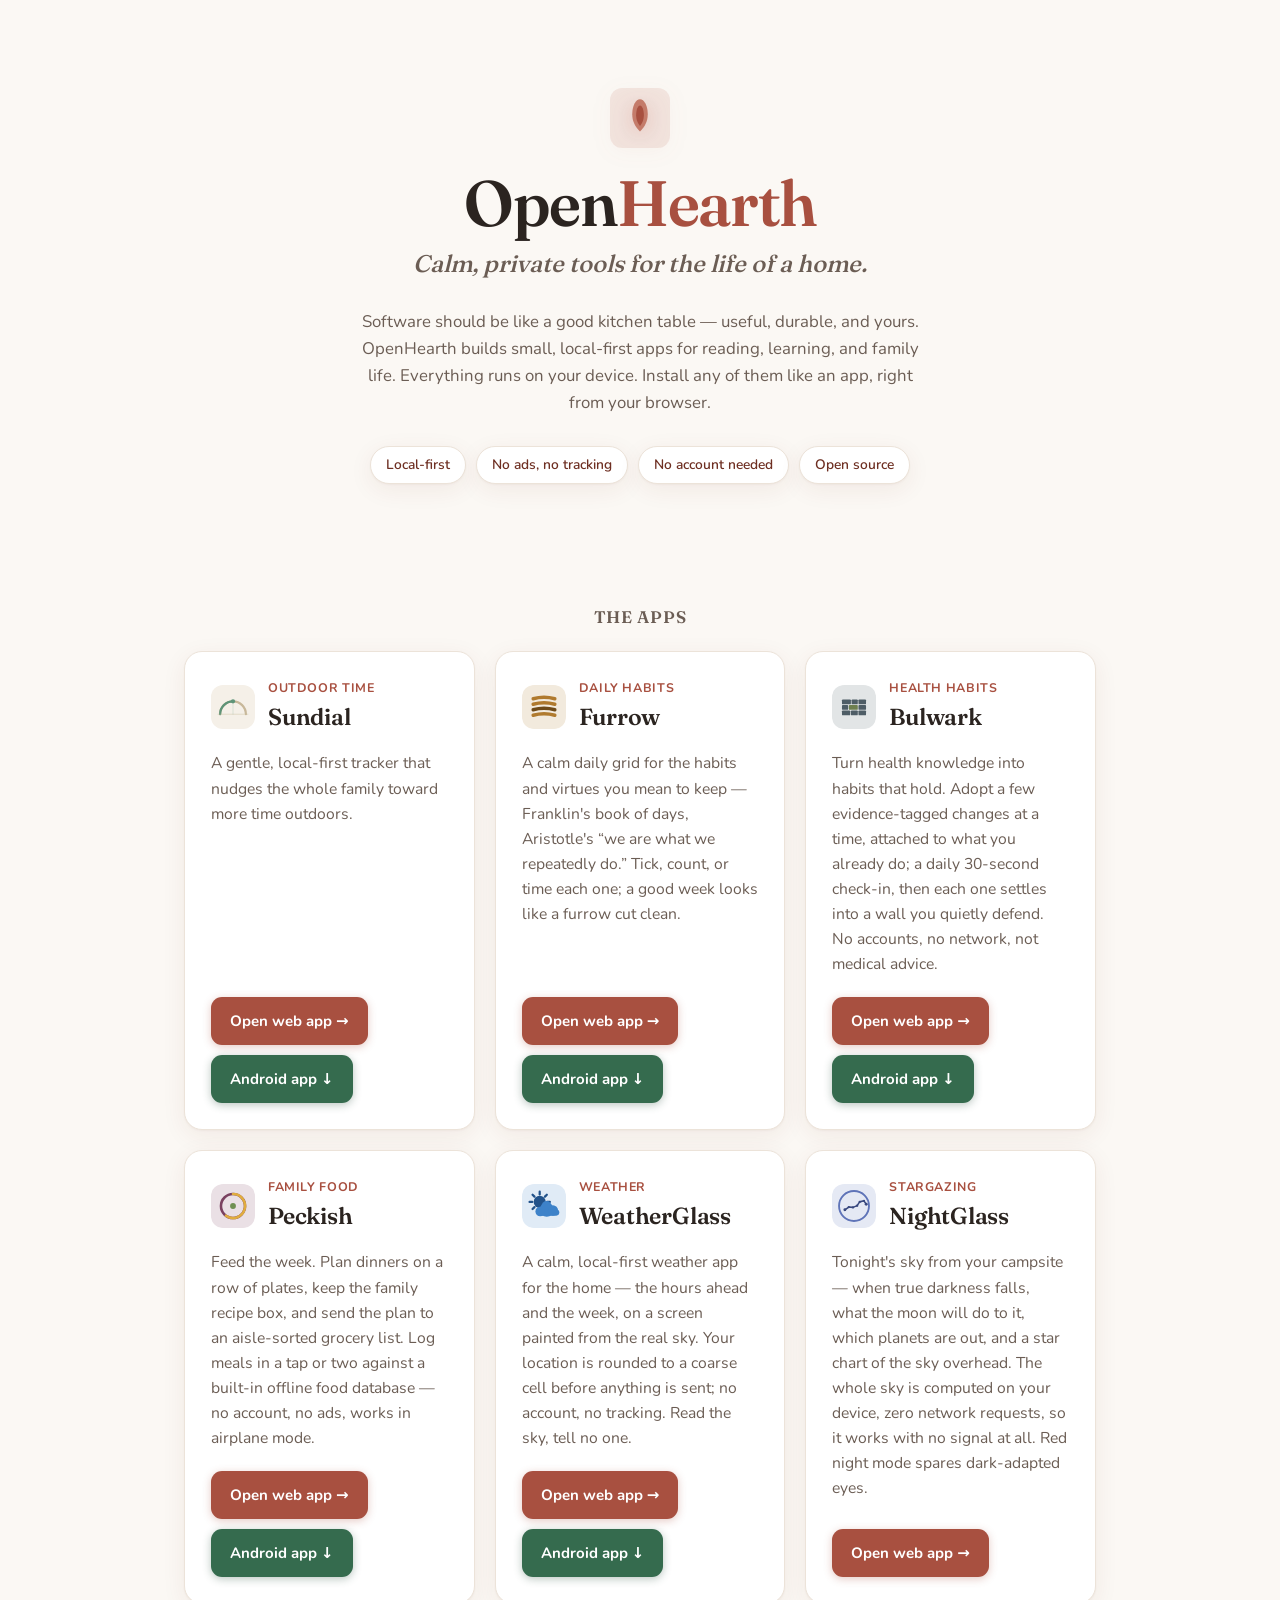
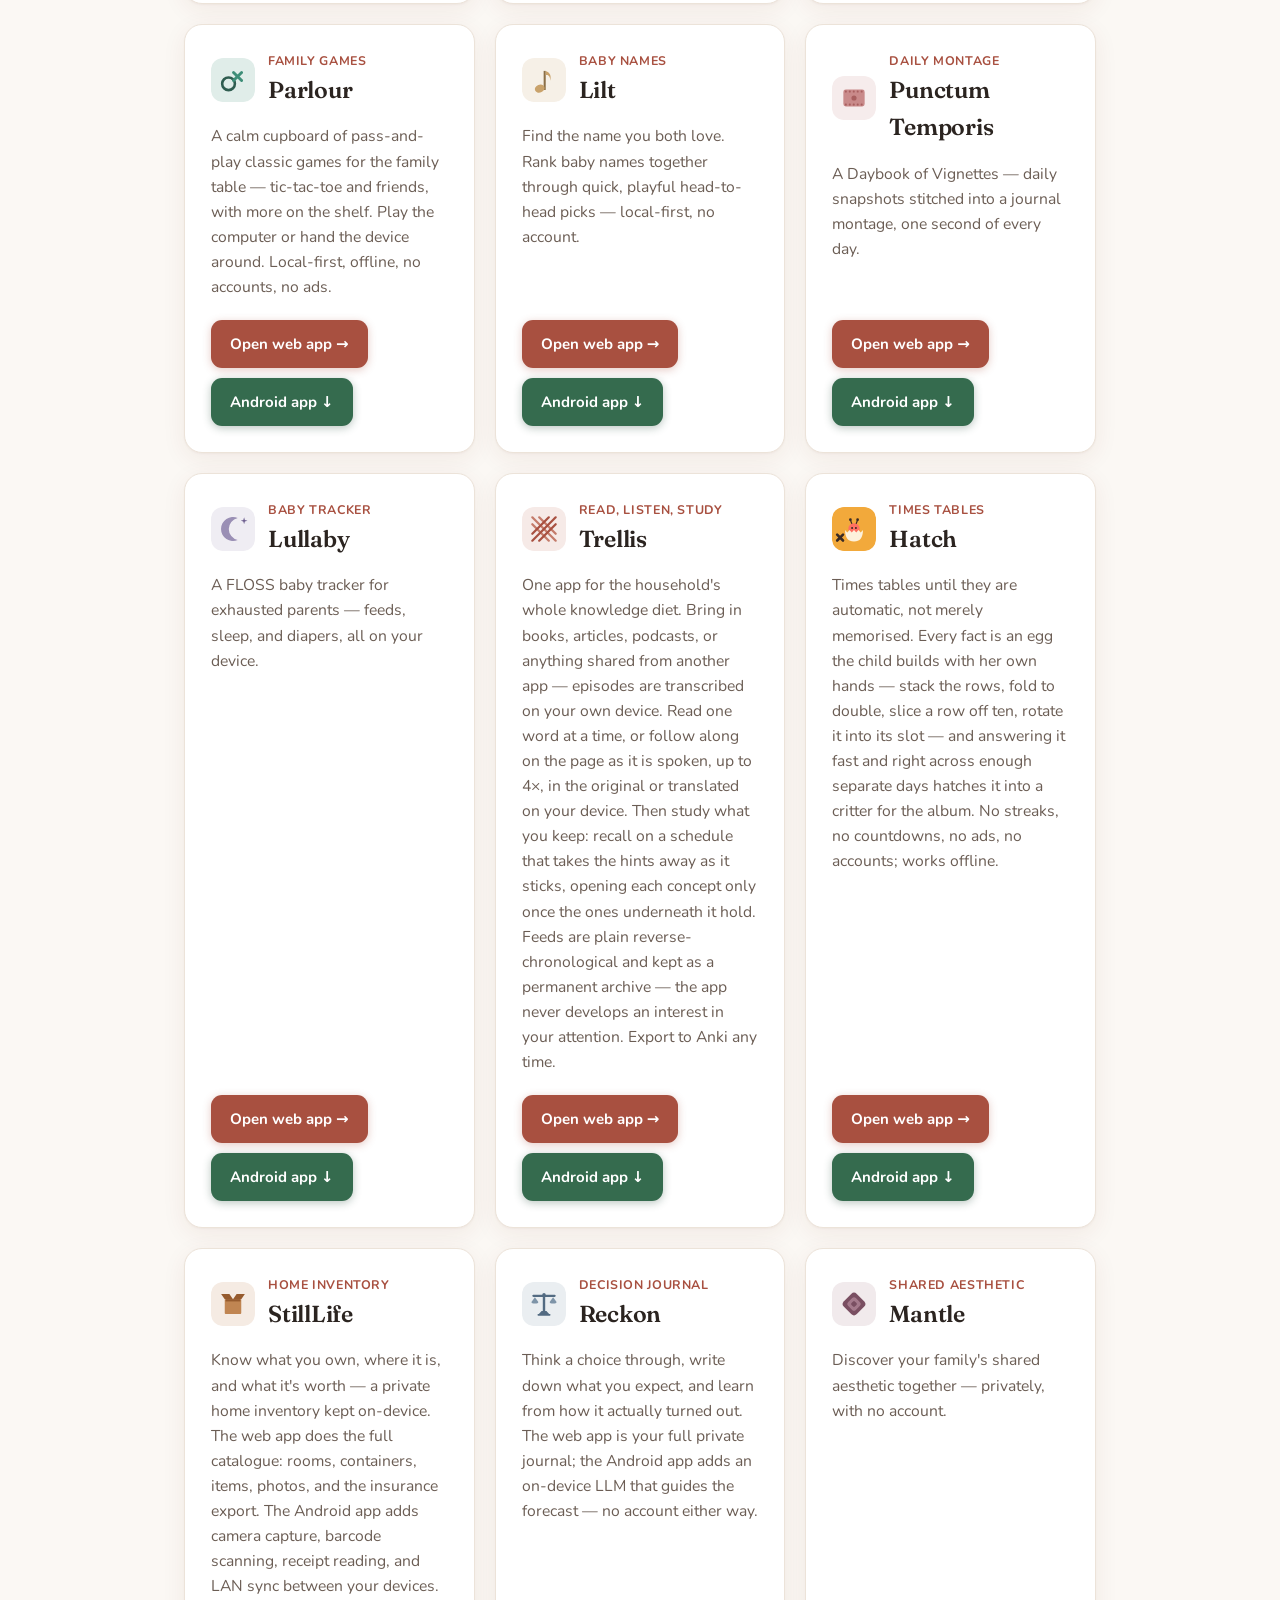
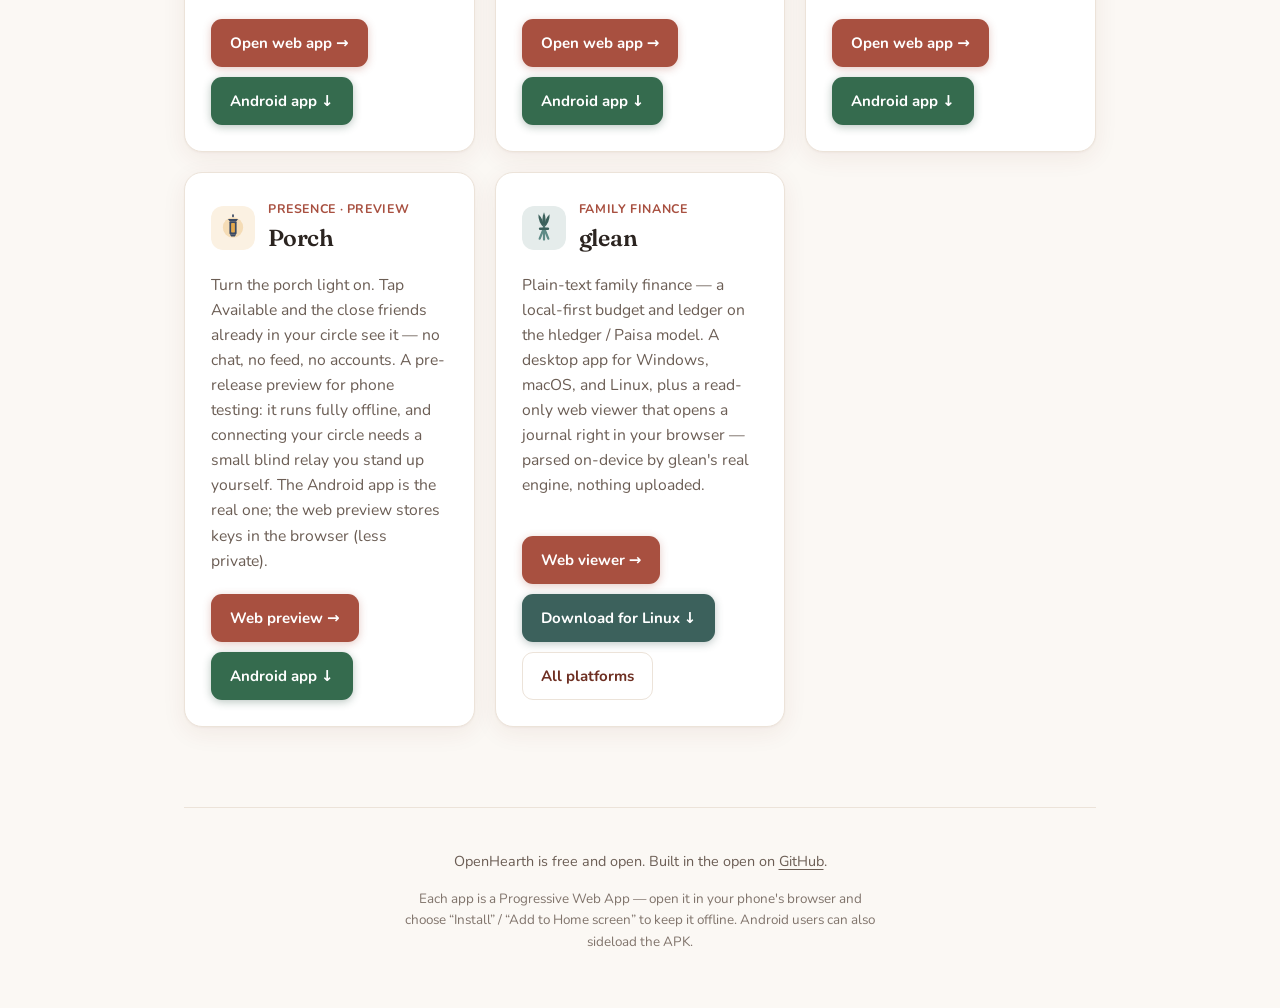
==== commit 018fde3c: "levitatingflyfisher.github.io — October 2026 - Hub: each app card is a link target (#trellis); Trell" ====
--- a/index.html
+++ b/index.html
@@ -7,10 +7,11 @@
 <title>OpenHearth — calm, local-first tools for family life</title>
 <meta name="description" content="OpenHearth builds free, private, local-first tools for households — reading, learning, and home life. No ads, no tracking, no accounts. Open by default.">
 <link rel="icon" type="image/svg+xml" href="data:image/svg+xml,%3Csvg xmlns='http://www.w3.org/2000/svg' viewBox='0 0 512 512'%3E%3Crect width='512' height='512' rx='96' fill='%23FBF8F4'/%3E%3Cpath d='M256 96c-36 0-66 54-66 128 0 56 20 102 66 148 46-46 66-92 66-148 0-74-30-128-66-128z' fill='%23C47B6A'/%3E%3Cpath d='M256 150c-18 0-33 37-33 83 0 35 11 64 33 91 22-27 33-56 33-91 0-46-15-83-33-83z' fill='%23A85040'/%3E%3C/svg%3E">
-<link rel="preconnect" href="https://fonts.googleapis.com">
-<link rel="preconnect" href="https://fonts.gstatic.com" crossorigin>
-<link href="https://fonts.googleapis.com/css2?family=Fraunces:ital,opsz,wght@0,9..144,500;0,9..144,600;1,9..144,500&family=Nunito:wght@400;500;600;700&display=swap" rel="stylesheet" media="print" onload="this.media='all'">
-<noscript><link href="https://fonts.googleapis.com/css2?family=Fraunces:opsz,wght@9..144,500;9..144,600&family=Nunito:wght@400;500;600;700&display=swap" rel="stylesheet"></noscript>
+<!-- Type is self-hosted. A fleet whose apps were stripped of Google
+     Fonts egress should not have its own front door call Google for
+     type. Fraunces + Nunito, SIL OFL 1.1, latin subsets only.
+     See fonts/OFL.txt. -->
+<link rel="stylesheet" href="fonts/fonts.css">
 <style>
   :root{
     --linen:#FBF8F4; --paper:#fff; --ink:#2b2420; --muted:#6b5d54;
@@ -138,7 +139,10 @@
     { name:"Peckish", icon:"<svg xmlns='http://www.w3.org/2000/svg' viewBox='0 0 512 512'><rect width='512' height='512' rx='118' fill='#7A4160' opacity='.16'/><circle cx='256' cy='256' r='140' fill='none' stroke='#7A4160' stroke-width='30'/><path d='M256 116 A140 140 0 1 1 174 369' stroke='#E0AC3F' stroke-width='30' fill='none' stroke-linecap='round'/><circle cx='256' cy='256' r='34' fill='#6F8F52'/></svg>", kind:"Family food", c1:"#E0AC3F", c2:"#7A4160",
       desc:"Feed the week. Plan dinners on a row of plates, keep the family recipe box, and send the plan to an aisle-sorted grocery list. Log meals in a tap or two against a built-in offline food database — no account, no ads, works in airplane mode.",
       pwa:"https://levitatingflyfisher.github.io/Peckish/",
-      apk:"https://github.com/levitatingflyfisher/Peckish/releases/latest/download/Peckish.apk" },
+      // Pinned tag, NOT /latest/: Peckish also publishes a v0-data release
+      // (the offline barcode databases), and whichever release is newest
+      // wins /latest/ — which 404'd this button.
+      apk:"https://github.com/levitatingflyfisher/Peckish/releases/download/v0-apk/Peckish.apk" },
     { name:"WeatherGlass", icon:"<svg xmlns='http://www.w3.org/2000/svg' viewBox='0 0 512 512'><rect width='512' height='512' rx='118' fill='#3D82C9' opacity='.16'/><g stroke='#21528A' stroke-width='26' stroke-linecap='round'><line x1='292' y1='208' x2='324' y2='208'/><line x1='267' y1='269' x2='289' y2='291'/><line x1='206' y1='294' x2='206' y2='326'/><line x1='145' y1='269' x2='123' y2='291'/><line x1='120' y1='208' x2='88' y2='208'/><line x1='145' y1='147' x2='123' y2='125'/><line x1='206' y1='122' x2='206' y2='90'/><line x1='267' y1='147' x2='289' y2='125'/></g><circle cx='206' cy='208' r='70' fill='#21528A'/><rect x='196' y='298' width='238' height='70' rx='35' fill='#3D82C9'/><circle cx='288' cy='300' r='82' fill='#3D82C9'/><circle cx='286' cy='256' r='58' fill='#3D82C9'/><circle cx='212' cy='320' r='56' fill='#3D82C9'/><circle cx='360' cy='308' r='60' fill='#3D82C9'/></svg>", kind:"Weather", c1:"#3D82C9", c2:"#21528A",
       desc:"A calm, local-first weather app for the home — the hours ahead and the week, on a screen painted from the real sky. Your location is rounded to a coarse cell before anything is sent; no account, no tracking. Read the sky, tell no one.",
       pwa:"https://levitatingflyfisher.github.io/WeatherGlass/",
@@ -163,12 +167,16 @@
       pwa:"https://levitatingflyfisher.github.io/Lullaby/",
       apk:"https://github.com/levitatingflyfisher/Lullaby/releases/latest/download/Lullaby.apk" },
     {
-      name:"Trellis", icon:"<svg xmlns='http://www.w3.org/2000/svg' viewBox='0 0 512 512'><rect width='512' height='512' rx='118' fill='#C47B6A' opacity='.16'/><g stroke='#C47B6A' stroke-width='26' stroke-linecap='round'><line x1='120' y1='200' x2='312' y2='392'/><line x1='120' y1='120' x2='392' y2='392'/><line x1='200' y1='120' x2='392' y2='312'/></g><g stroke='#A85040' stroke-width='26' stroke-linecap='round'><line x1='120' y1='312' x2='312' y2='120'/><line x1='120' y1='392' x2='392' y2='120'/><line x1='200' y1='392' x2='392' y2='200'/></g></svg>", kind:"Learning engine",
-      desc:"Read anything — books, articles, podcasts — with a speed reader, then drill it into durable memory with spaced repetition. On-device translation, transcription, and read-aloud; import authored courses too. Nothing leaves your device.",
+      name:"Trellis", icon:"<svg xmlns='http://www.w3.org/2000/svg' viewBox='0 0 512 512'><rect width='512' height='512' rx='118' fill='#C47B6A' opacity='.16'/><g stroke='#C47B6A' stroke-width='26' stroke-linecap='round'><line x1='120' y1='200' x2='312' y2='392'/><line x1='120' y1='120' x2='392' y2='392'/><line x1='200' y1='120' x2='392' y2='312'/></g><g stroke='#A85040' stroke-width='26' stroke-linecap='round'><line x1='120' y1='312' x2='312' y2='120'/><line x1='120' y1='392' x2='392' y2='120'/><line x1='200' y1='392' x2='392' y2='200'/></g></svg>", kind:"Read, listen, study",
+      desc:"One app for the household's whole knowledge diet. Bring in books, articles, podcasts, or anything shared from another app — episodes are transcribed on your own device. Read one word at a time, or follow along on the page as it is spoken, up to 4×, in the original or translated on your device. Then study what you keep: recall on a schedule that takes the hints away as it sticks, opening each concept only once the ones underneath it hold. Feeds are plain reverse-chronological and kept as a permanent archive — the app never develops an interest in your attention. Export to Anki any time.",
       c1:"#C47B6A", c2:"#A85040",
-      pwa:"https://levitatingflyfisher.github.io/ohPrimer/",
-      apk:"https://github.com/levitatingflyfisher/ohPrimer/releases/latest/download/trellis.apk"
+      pwa:"https://levitatingflyfisher.github.io/Trellis/",
+      apk:"https://github.com/levitatingflyfisher/Trellis/releases/latest/download/Trellis.apk"
     },
+    { name:"Hatch", icon:"<svg xmlns='http://www.w3.org/2000/svg' viewBox='0 0 512 512'><rect width='512' height='512' rx='118' fill='#F2A93B'/><g stroke='#3A2B25' stroke-linecap='round'><g stroke-width='30'><line x1='60' y1='322' x2='128' y2='390'/><line x1='128' y1='322' x2='60' y2='390'/></g><g stroke-width='14'><line x1='232' y1='198' x2='214' y2='152'/><line x1='280' y1='198' x2='298' y2='152'/></g></g><circle cx='214' cy='148' r='16' fill='#3A2B25'/><circle cx='298' cy='148' r='16' fill='#3A2B25'/><circle cx='256' cy='254' r='66' fill='#FF6F61'/><circle cx='234' cy='244' r='12' fill='#3A2B25'/><circle cx='278' cy='244' r='12' fill='#3A2B25'/><path d='M152 268 Q152 402 256 402 Q360 402 360 268 L334 296 L308 268 L282 296 L256 268 L230 296 L204 268 L178 296 Z' fill='#FDF1DC'/></svg>", kind:"Times tables", c1:"#F2A93B", c2:"#C9862A",
+      desc:"Times tables until they are automatic, not merely memorised. Every fact is an egg the child builds with her own hands — stack the rows, fold to double, slice a row off ten, rotate it into its slot — and answering it fast and right across enough separate days hatches it into a critter for the album. No streaks, no countdowns, no ads, no accounts; works offline.",
+      pwa:"https://levitatingflyfisher.github.io/Hatch/",
+      apk:"https://github.com/levitatingflyfisher/Hatch/releases/latest/download/Hatch.apk" },
     { name:"StillLife", icon:"<svg xmlns='http://www.w3.org/2000/svg' viewBox='0 0 512 512'><rect width='512' height='512' rx='118' fill='#C08552' opacity='.16'/><rect x='160' y='200' width='192' height='172' rx='10' fill='#C08552'/><rect x='170' y='200' width='172' height='26' fill='#965B2E'/><polygon points='160,200 256,200 214,140 118,140' fill='#965B2E'/><polygon points='256,200 352,200 394,140 298,140' fill='#965B2E'/></svg>", kind:"Home inventory", c1:"#C08552", c2:"#965B2E",
       desc:"Know what you own, where it is, and what it's worth — a private home inventory kept on-device. The web app does the full catalogue: rooms, containers, items, photos, and the insurance export. The Android app adds camera capture, barcode scanning, receipt reading, and LAN sync between your devices.",
       pwa:"https://levitatingflyfisher.github.io/StillLife/",
@@ -227,7 +235,7 @@
     : a.apk  ? apkBtn(a)
     : `<span class="btn btn-na">Coming soon</span>`;
   document.getElementById("apps").innerHTML = APPS.map(a=>`
-    <article class="card${a.soon?' soon':''}">
+    <article class="card${a.soon?' soon':''}" id="${a.name.toLowerCase()}">
       <div class="card-head">
         <img class="card-ico" src="${ico(a)}" alt="">
         <div><div class="kind">${a.kind}</div><h3>${a.name}</h3></div>
@@ -235,6 +243,7 @@
       <p>${a.desc}</p>
       <div class="actions">${actionsFor(a)}</div>
     </article>`).join("");
+  if (location.hash) document.getElementById(location.hash.slice(1).toLowerCase())?.scrollIntoView();
 </script>
 </body>
 </html>
--- a/fonts/fonts.css
+++ b/fonts/fonts.css
@@ -0,0 +1,116 @@
+/* Self-hosted so the front door of a no-tracking fleet does not call
+   Google for its type. Fraunces and Nunito are both SIL Open Font
+   License 1.1; latin + latin-ext subsets only. See fonts/OFL.txt.
+
+   The src urls are bare filenames on purpose: a url() in a stylesheet
+   resolves against the stylesheet, not the page. Writing fonts/X.woff2
+   here asks for /fonts/fonts/X.woff2 — a 404 that fails silently, and
+   the whole site quietly falls back to system type. */
+
+@font-face {
+  font-family: 'Fraunces';
+  font-style: normal;
+  font-weight: 500;
+  font-display: swap;
+  src: url(Fraunces-500-latin-ext.woff2) format('woff2');
+  unicode-range: U+0100-02BA, U+02BD-02C5, U+02C7-02CC, U+02CE-02D7, U+02DD-02FF, U+0304, U+0308, U+0329, U+1D00-1DBF, U+1E00-1E9F, U+1EF2-1EFF, U+2020, U+20A0-20AB, U+20AD-20C0, U+2113, U+2C60-2C7F, U+A720-A7FF;
+}
+
+@font-face {
+  font-family: 'Fraunces';
+  font-style: normal;
+  font-weight: 500;
+  font-display: swap;
+  src: url(Fraunces-500-latin.woff2) format('woff2');
+  unicode-range: U+0000-00FF, U+0131, U+0152-0153, U+02BB-02BC, U+02C6, U+02DA, U+02DC, U+0304, U+0308, U+0329, U+2000-206F, U+20AC, U+2122, U+2191, U+2193, U+2212, U+2215, U+FEFF, U+FFFD;
+}
+
+@font-face {
+  font-family: 'Fraunces';
+  font-style: normal;
+  font-weight: 600;
+  font-display: swap;
+  src: url(Fraunces-500-latin-ext.woff2) format('woff2');
+  unicode-range: U+0100-02BA, U+02BD-02C5, U+02C7-02CC, U+02CE-02D7, U+02DD-02FF, U+0304, U+0308, U+0329, U+1D00-1DBF, U+1E00-1E9F, U+1EF2-1EFF, U+2020, U+20A0-20AB, U+20AD-20C0, U+2113, U+2C60-2C7F, U+A720-A7FF;
+}
+
+@font-face {
+  font-family: 'Fraunces';
+  font-style: normal;
+  font-weight: 600;
+  font-display: swap;
+  src: url(Fraunces-500-latin.woff2) format('woff2');
+  unicode-range: U+0000-00FF, U+0131, U+0152-0153, U+02BB-02BC, U+02C6, U+02DA, U+02DC, U+0304, U+0308, U+0329, U+2000-206F, U+20AC, U+2122, U+2191, U+2193, U+2212, U+2215, U+FEFF, U+FFFD;
+}
+
+@font-face {
+  font-family: 'Nunito';
+  font-style: normal;
+  font-weight: 400;
+  font-display: swap;
+  src: url(Nunito-400-latin-ext.woff2) format('woff2');
+  unicode-range: U+0100-02BA, U+02BD-02C5, U+02C7-02CC, U+02CE-02D7, U+02DD-02FF, U+0304, U+0308, U+0329, U+1D00-1DBF, U+1E00-1E9F, U+1EF2-1EFF, U+2020, U+20A0-20AB, U+20AD-20C0, U+2113, U+2C60-2C7F, U+A720-A7FF;
+}
+
+@font-face {
+  font-family: 'Nunito';
+  font-style: normal;
+  font-weight: 400;
+  font-display: swap;
+  src: url(Nunito-400-latin.woff2) format('woff2');
+  unicode-range: U+0000-00FF, U+0131, U+0152-0153, U+02BB-02BC, U+02C6, U+02DA, U+02DC, U+0304, U+0308, U+0329, U+2000-206F, U+20AC, U+2122, U+2191, U+2193, U+2212, U+2215, U+FEFF, U+FFFD;
+}
+
+@font-face {
+  font-family: 'Nunito';
+  font-style: normal;
+  font-weight: 500;
+  font-display: swap;
+  src: url(Nunito-400-latin-ext.woff2) format('woff2');
+  unicode-range: U+0100-02BA, U+02BD-02C5, U+02C7-02CC, U+02CE-02D7, U+02DD-02FF, U+0304, U+0308, U+0329, U+1D00-1DBF, U+1E00-1E9F, U+1EF2-1EFF, U+2020, U+20A0-20AB, U+20AD-20C0, U+2113, U+2C60-2C7F, U+A720-A7FF;
+}
+
+@font-face {
+  font-family: 'Nunito';
+  font-style: normal;
+  font-weight: 500;
+  font-display: swap;
+  src: url(Nunito-400-latin.woff2) format('woff2');
+  unicode-range: U+0000-00FF, U+0131, U+0152-0153, U+02BB-02BC, U+02C6, U+02DA, U+02DC, U+0304, U+0308, U+0329, U+2000-206F, U+20AC, U+2122, U+2191, U+2193, U+2212, U+2215, U+FEFF, U+FFFD;
+}
+
+@font-face {
+  font-family: 'Nunito';
+  font-style: normal;
+  font-weight: 600;
+  font-display: swap;
+  src: url(Nunito-400-latin-ext.woff2) format('woff2');
+  unicode-range: U+0100-02BA, U+02BD-02C5, U+02C7-02CC, U+02CE-02D7, U+02DD-02FF, U+0304, U+0308, U+0329, U+1D00-1DBF, U+1E00-1E9F, U+1EF2-1EFF, U+2020, U+20A0-20AB, U+20AD-20C0, U+2113, U+2C60-2C7F, U+A720-A7FF;
+}
+
+@font-face {
+  font-family: 'Nunito';
+  font-style: normal;
+  font-weight: 600;
+  font-display: swap;
+  src: url(Nunito-400-latin.woff2) format('woff2');
+  unicode-range: U+0000-00FF, U+0131, U+0152-0153, U+02BB-02BC, U+02C6, U+02DA, U+02DC, U+0304, U+0308, U+0329, U+2000-206F, U+20AC, U+2122, U+2191, U+2193, U+2212, U+2215, U+FEFF, U+FFFD;
+}
+
+@font-face {
+  font-family: 'Nunito';
+  font-style: normal;
+  font-weight: 700;
+  font-display: swap;
+  src: url(Nunito-400-latin-ext.woff2) format('woff2');
+  unicode-range: U+0100-02BA, U+02BD-02C5, U+02C7-02CC, U+02CE-02D7, U+02DD-02FF, U+0304, U+0308, U+0329, U+1D00-1DBF, U+1E00-1E9F, U+1EF2-1EFF, U+2020, U+20A0-20AB, U+20AD-20C0, U+2113, U+2C60-2C7F, U+A720-A7FF;
+}
+
+@font-face {
+  font-family: 'Nunito';
+  font-style: normal;
+  font-weight: 700;
+  font-display: swap;
+  src: url(Nunito-400-latin.woff2) format('woff2');
+  unicode-range: U+0000-00FF, U+0131, U+0152-0153, U+02BB-02BC, U+02C6, U+02DA, U+02DC, U+0304, U+0308, U+0329, U+2000-206F, U+20AC, U+2122, U+2191, U+2193, U+2212, U+2215, U+FEFF, U+FFFD;
+}
